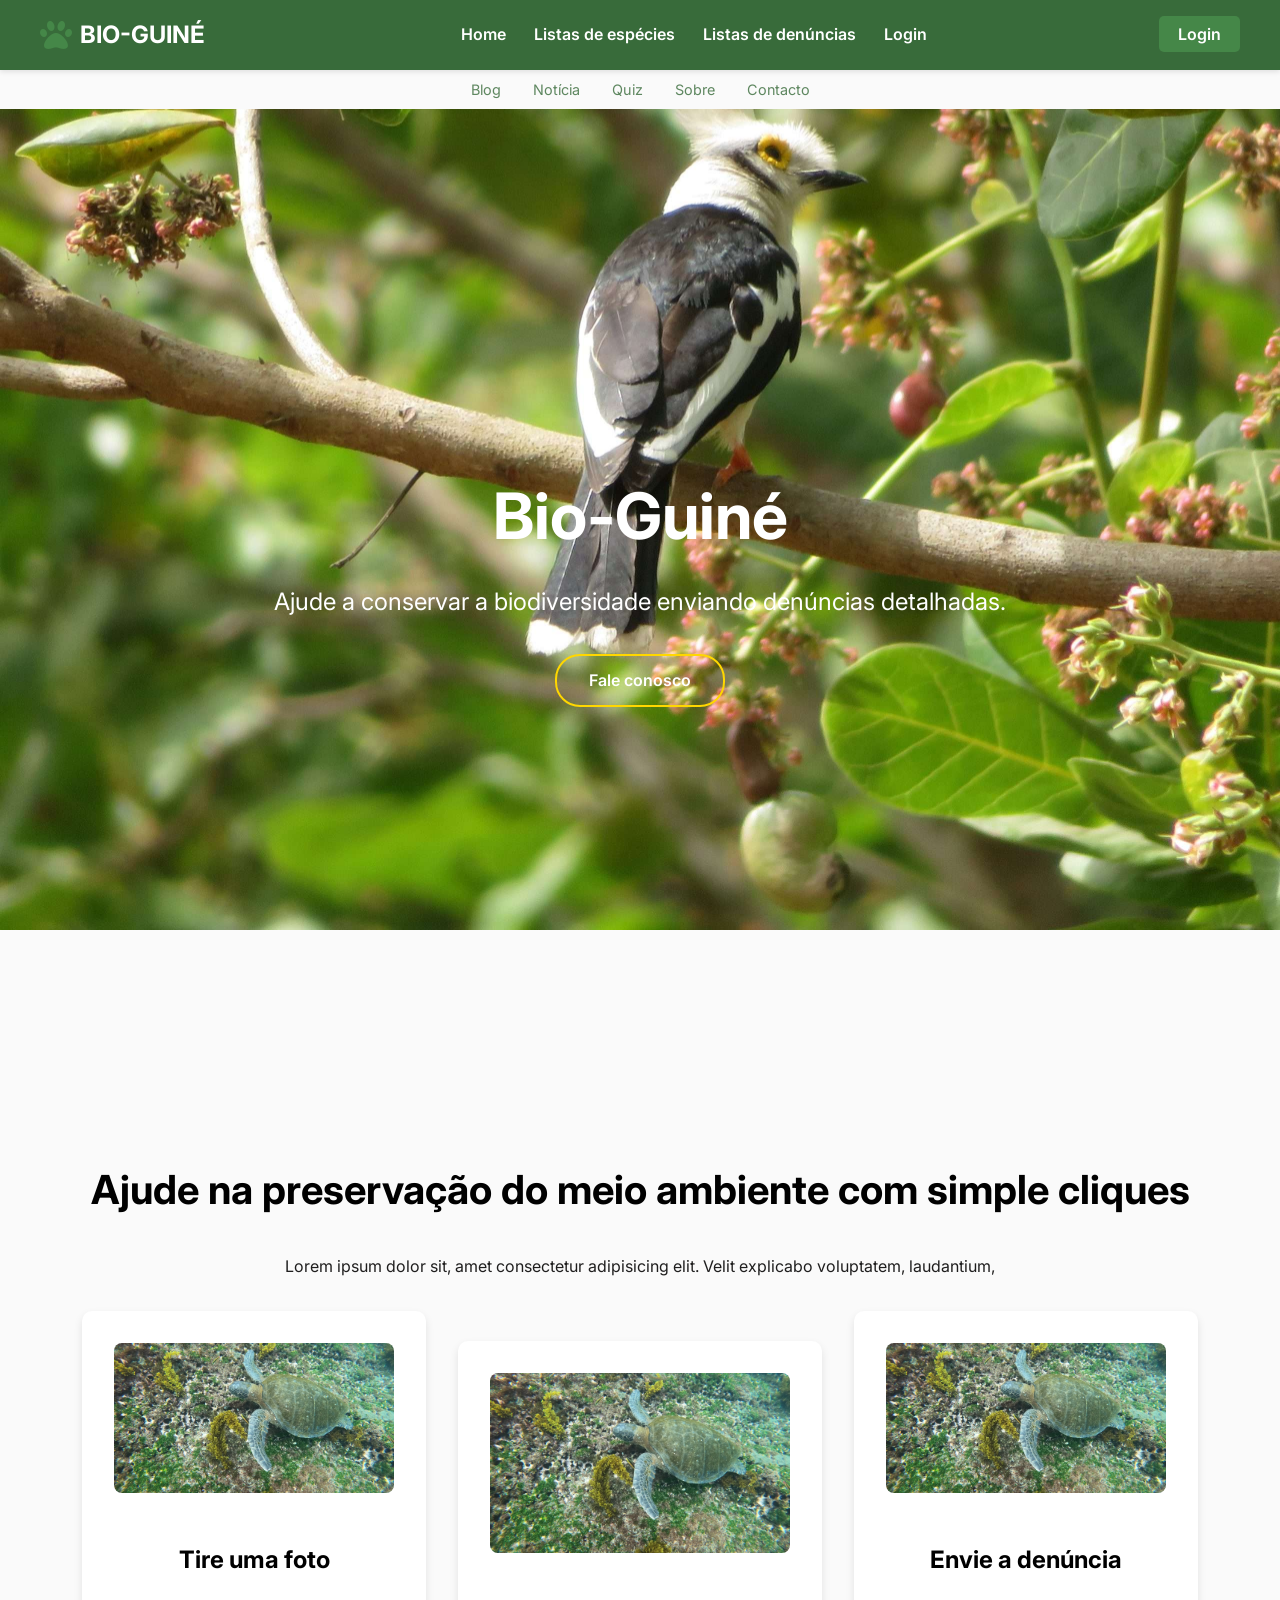
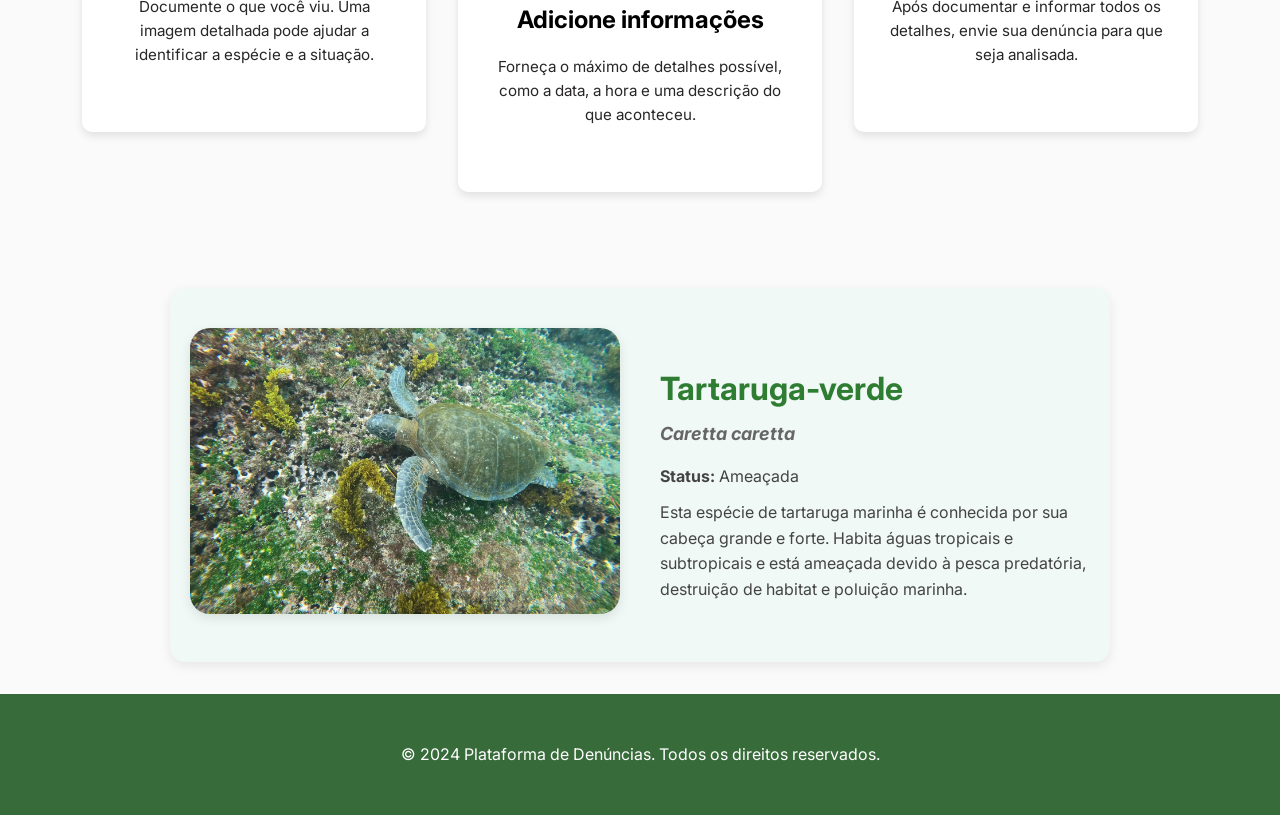
==== index.html @ 0e557246 "Primeiro commit do meu projeto front-end Bio-Guiné" ====
<!DOCTYPE html>
<html lang="pt-br">
<head>
    <meta charset="UTF-8">
    <meta name="viewport" content="width=device-width, initial-scale=1.0">
    <title>Plataforma de Denúncias - Modelo</title>
    <!-- Fontes e Ícones -->
    <link rel="stylesheet" href="https://cdnjs.cloudflare.com/ajax/libs/font-awesome/6.0.0-beta3/css/all.min.css">
    <link rel="preconnect" href="https://fonts.googleapis.com">
    <link rel="preconnect" href="https://fonts.gstatic.com" crossorigin>
    <link href="https://fonts.googleapis.com/css2?family=Inter:wght@300;400;600;700&display=swap" rel="stylesheet">
   
    <link rel="stylesheet" href="assets/css/index.css">
</head>
<body>

    <!-- Barra de Navegação Principal -->
    <header class="main-nav">
        <div class="container flex-container">
            <div class="logo">
                <i class="fas fa-paw"></i>
                <span>BIO-GUINÉ</span>
            </div>
            <nav class="main-nav-links">
                <a href="index.html">Home</a>
                <a href="cadastro.html">Listas de espécies</a>
                <a href="denuncia.html">Listas de denúncias</a>
                <a href="login.html">Login</a>
            </nav>
            <div id="nav-buttons-container" class="nav-buttons">
                <!-- Conteúdo dinâmico inserido pelo script -->
            </div>
        </div>
    </header>

    <!-- Barra de Utilitários (Topo) -->
    <div class="top-bar">
        <div class="container top-bar-links">
            <a href="#">Blog</a>
            <a href="#">Notícia</a>
            <a href="#">Quiz</a>
            <a href="#">Sobre</a>
            <a href="#">Contacto</a>
        </div>
    </div>
    
    <!-- Conteúdo Principal -->
    <main>
        <!-- Seção Hero (Banner) -->
        <section class="hero-denuncia">
            <div class="hero-denuncia-content">
                <h1>Bio-Guiné</h1>
                <p>Ajude a conservar a biodiversidade enviando denúncias detalhadas.</p>
                <a class="fale" href="#">Fale conosco</a>
            </div>
        </section>
        <br><br>

        <!-- Seção de Missão -->
        <section id="missao" class="content-section">
            <div class="container">
                <h1>Ajude na preservação do meio ambiente com simple cliques</h1>
                <p>Lorem ipsum dolor sit, amet consectetur adipisicing elit. Velit explicabo voluptatem, laudantium,</p>
                <div class="mission-cards">
                    <div class="mission-card">
                        <img src="assets/img/Tartaruga-verde.jpeg" alt="">
                        <h3>Tire uma foto</h3>
                        <p>Documente o que você viu. Uma imagem detalhada pode ajudar a identificar a espécie e a situação.</p>
                    </div>
                    <div class="mission-card middle-carde">
                        <img src="assets/img/Tartaruga-verde.jpeg" alt="">
                        <h3>Adicione informações</h3>
                        <p>Forneça o máximo de detalhes possível, como a data, a hora e uma descrição do que aconteceu.</p>
                    </div>
                    <div class="mission-card middle-carder">
                        <img src="assets/img/Tartaruga-verde.jpeg" alt="">
                        <h3>Envie a denúncia</h3>
                        <p>Após documentar e informar todos os detalhes, envie sua denúncia para que seja analisada.</p>
                    </div>
                </div>
            </div>
        </section>

        <!-- Texto Flutuante -->
<section class="destaque-especie">
  <div class="imagem-especie">
    <img src="assets/img/Tartaruga-verde.jpeg" alt="Tartaruga-cabeçuda">
  </div>
  <div class="info-especie">
    <h2>Tartaruga-verde</h2>
    <h4><em>Caretta caretta</em></h4>
    <p><strong>Status:</strong> Ameaçada</p>
    <p>
      Esta espécie de tartaruga marinha é conhecida por sua cabeça grande e forte. Habita águas tropicais e subtropicais e está ameaçada devido à pesca predatória, destruição de habitat e poluição marinha.
    </p>
   
  </div>
</section>



    </main>

    <!-- Rodapé -->
    <footer class="footer">
        <div class="container">
            <p>&copy; 2024 Plataforma de Denúncias. Todos os direitos reservados.</p>
        </div>
    </footer>

    <script src="assets/page/index.js"></script>
</body>
</html>
---- assets/css/index.css ----
/* Variáveis de cores */
:root {
    --cor-verde-escuro: #386b3a;
    --cor-verde-musgo: #458748;
    --cor-marrom-terra: #45874869;
    --cor-bege-claro: #fafafa;
    --cor-branco: #FFFFFF;
    --cor-cinza-claro: #f4f4f4;
}

/* Estilos Globais */
body {
    font-family: 'Inter', sans-serif;
    margin: 0;
    padding: 0;
    box-sizing: border-box;
    background-color: var(--cor-bege-claro);
    color: var(--cor-verde-escuro);
    line-height: 1.6;
}

.container {
    max-width: 1200px;
    margin: 0 auto;
    padding: 0 1rem;
}

.flex-container {
    display: flex;
    align-items: center;
    justify-content: space-between;
}

/* Barra de Utilitários (Topo) */
.top-bar {
    background-color: transparent;
    color: var(--cor-verde-escuro);
    padding: 0.5rem 0;
    font-size: 0.9rem;
    display: flex;
    justify-content: center;
}

.top-bar .container {
    display: flex;
    justify-content: center;
}

.top-bar-links a {
    color: var(--cor-verde-escuro);
    text-decoration: none;
    margin: 0 1rem;
    opacity: 0.8;
    transition: opacity 0.3s ease;
}

.top-bar-links a:hover {
    opacity: 1;
    text-decoration: underline;
}

/* Barra de Navegação Principal */
.main-nav {
    background-color: var(--cor-verde-escuro);
    color: var(--cor-branco);
    padding: 1rem 0;
    box-shadow: 0 2px 5px rgba(0,0,0,0.1);
}

.main-nav .logo {
    display: flex;
    align-items: center;
    font-size: 1.5rem;
    font-weight: 700;
}

.main-nav .logo i {
    color: var(--cor-verde-musgo);
    font-size: 2rem;
    margin-right: 0.5rem;
}

.main-nav .logo span {
    color: var(--cor-branco);
}

.main-nav-links a {
    color: var(--cor-branco);
    text-decoration: none;
    margin-left: 1.5rem;
    font-weight: 600;
    transition: color 0.3s ease;
}

.main-nav-links a:hover {
    color: var(--cor-bege-claro);
}

/* Botões e info do usuário */
.nav-buttons .btn,
.nav-buttons .user-info {
    background-color: var(--cor-verde-musgo);
    border-color: var(--cor-verde-musgo);
    color: var(--cor-branco);
    padding: 0.5rem 1.2rem;
    border-radius: 5px;
    font-weight: 600;
    text-decoration: none;
    transition: background-color 0.3s;
}

.nav-buttons .btn:hover {
    background-color: #3f7b42;
}

.nav-buttons .user-info {
    background-color: transparent;
    border: 2px solid var(--cor-bege-claro);
    color: var(--cor-bege-claro);
    padding: 0.5rem 1rem;
    font-size: 0.9rem;
    white-space: nowrap;
}

/* Hero Denúncia */
.hero-denuncia {
    position: relative;
    height: 100vh;
    color: var(--cor-branco);
    display: flex;
    justify-content: center;
    align-items: center;
    text-align: center;
    background-image: url('../img/Poupinha-Prionops-plumatus-scaled.jpg'); /* substitua pelo caminho da imagem */
    background-size: cover;
    background-position: center;
    background-repeat: no-repeat;
    background-attachment: fixed; /* imagem fixa */
    transition: none;
}

.hero-denuncia-content {
    position: relative;
    z-index: 1;
  
    padding: 2rem;
    border-radius: 10px;
}

.hero-denuncia h1 {
    font-size: clamp(2rem, 5vw, 4rem);
    margin-bottom: 1rem;
}

.hero-denuncia p {
    font-size: clamp(1rem, 2vw, 1.5rem);
    max-width: 800px;
    margin: 0 auto 2rem;
}

/* Botão "Fale conosco" */
/* Botão "Fale conosco" flutuante */
.fale {
    display: inline-block;
    padding: 0.75rem 2rem;
    color: #FFFFFF; /* texto branco */
    border: 2px solid #FFD700; /* borda amarela */
    border-radius: 25px; /* linhas arredondadas */
    background-color: transparent; /* fundo transparente */
    text-decoration: none;
    font-weight: 600;
    transition: all 0.3s ease;
    cursor: pointer;

    /* Animação de flutuação */
    animation: flutuar 3s ease-in-out infinite;
}

.fale:hover {
    background-color: #FFD700; /* fundo amarelo no hover */
    color: #000000; /* texto preto no hover */
    transform: translateY(-5px); /* sobe levemente ao passar o mouse */
}

/* Keyframes para animação de flutuação */
@keyframes flutuar {
    0%   { transform: translateY(0px); }
    50%  { transform: translateY(-10px); }
    100% { transform: translateY(0px); }
}

/* Conteúdo de Missão */
.content-section {
    padding: 4rem 1rem;
    text-align: center;
}

.content-section h1 {
    font-size: 2.5rem;
    color: black;
    margin-bottom: 2rem;
}
.content-section p {
    
    color: rgb(31, 30, 30);
    margin-bottom: 2rem;
}


/* Cards de Missão */
.mission-cards {
    display: flex;
    justify-content: center;
    align-items: flex-start;
    gap: 2rem;
    flex-wrap: wrap;
}

.mission-card {
    background-color: var(--cor-branco);
    padding: 2rem;
    border-radius: 10px;
    box-shadow: 0 4px 8px rgba(0,0,0,0.1);
    max-width: 280px; /* Tamanho padrão para primeiro e último */
    transition: transform 0.3s ease;
}

.mission-card img {
    width: 100%;
    height: 100;
    border-radius: 8px;
    margin-bottom: 1rem;
}

.mission-card h3 {
    color: black;
    font-size: 1.5rem;
    margin-bottom: 0.5rem;
}

.mission-card p {
    color: #282626;
    font-size: 0.95rem;
}

/* Cartão do meio ligeiramente diferente */
.middle-carde {
    max-width: 300px; /* um pouco maior que os outros */
    margin-top: 30px; /* desce o cartão do meio */
}

.middle-carde img {
    height: 180px; /* imagem do meio maior ou menor que os outros */
    object-fit: cover;
}

/* Primeiro e último cartão com tamanho padrão de imagem */
.mission-card:first-child img,
.mission-card:last-child img {
    height: 150px;
    object-fit: cover;
}

/* Responsividade */
@media (max-width: 768px) {
    .mission-cards {
        flex-direction: column;
        align-items: center;
    }
    .middle-carde {
        margin-top: 0;
        max-width: 90%;
    }
}

/* Texto Flutuante */
.texto-flutuante {
    text-align: center;
    background-color: rgba(0,0,0,0.6); /* fundo escuro semi-transparente */
    color: #fff;
    padding: 1rem 2rem;
    border-radius: 12px;
    margin: 2rem auto;
    max-width: 800px;
    animation: flutuar 4s ease-in-out infinite alternate;
}

@keyframes flutuar {
    0% { transform: translateY(0px); }
    50% { transform: translateY(-15px); } /* sobe */
    100% { transform: translateY(0px); }  /* volta */
}

/* Destaque espécie menor e compacto */
.destaque-especie {
    display: flex;
    align-items: center;
    gap: 1rem;
    padding: 1rem 1.5rem;
    background-color: #f7f7f7;
    border-radius: 10px;
    box-shadow: 0 4px 10px rgba(15, 13, 13, 0.4);
    margin: 2rem auto;
    max-width: 900px;
}
.destaque-especie img {
    width: 250px; /* tamanho reduzido da imagem */
    border-radius: 10px;
}
.info-especie h2 {
    margin-bottom: 0.5rem;
}
.info-especie h4 {
    margin-bottom: 1rem;
    font-style: italic;
}
.info-especie p {
    margin-bottom: 0.5rem;
}

/* DESTAQUE DE ESPÉCIE COM FLUTUAÇÃO */
.destaque-especie {
  display: flex;
  flex-wrap: wrap;
  align-items: center;
  justify-content: center;
  gap: 40px;
  padding: 40px 20px;
  background-color: #f0f9f5;
  border-radius: 15px;
  box-shadow: 0 4px 12px rgba(0,0,0,0.08);

  /* Animação de flutuação */
  animation: flutuar 6s ease-in-out infinite;
}

@keyframes flutuar {
  0%   { transform: translateY(0px); }
  50%  { transform: translateY(-15px); }
  100% { transform: translateY(0px); }
}

/* Imagem da espécie */
.imagem-especie {
  flex: 1 1 400px;
  text-align: center;
}
.imagem-especie img {
  width: 100%;
  max-width: 500px;
  border-radius: 20px;
  box-shadow: 0 4px 12px rgba(0,0,0,0.1);
  object-fit: cover;
}

/* Informação da espécie */
.info-especie {
  flex: 1 1 400px;
  max-width: 600px;
}
.info-especie h2 {
  margin-bottom: 5px;
  font-size: 32px;
  color: #2e7d32;
}
.info-especie h4 {
  margin-top: 0;
  font-size: 18px;
  color: #666;
  font-style: italic;
}
.info-especie p {
  margin: 10px 0;
  line-height: 1.6;
  color: #444;
}
.info-especie button {
  margin-top: 15px;
  background: #2e7d32;
  color: white;
  border: none;
  padding: 10px 25px;
  border-radius: 25px;
  cursor: pointer;
  font-size: 16px;
}

/* Layout mobile */
@media (max-width: 768px) {
  .destaque-especie {
    flex-direction: column;
    padding: 30px 15px;
  }
  .imagem-especie, .info-especie {
    flex: 1 1 100%;
    max-width: 100%;
  }
  .info-especie h2 {
    font-size: 28px;
  }
  .info-especie h4 {
    font-size: 16px;
  }
}



/* Rodapé */
.footer {
    background-color: var(--cor-verde-escuro);
    color: var(--cor-branco);
    padding: 2rem 1rem;
    text-align: center;
}

/* Responsividade */
@media (max-width: 768px) {
    .main-nav-links {
        display: none;
    }

    .mission-cards {
        flex-direction: column;
        align-items: center;
    }
}
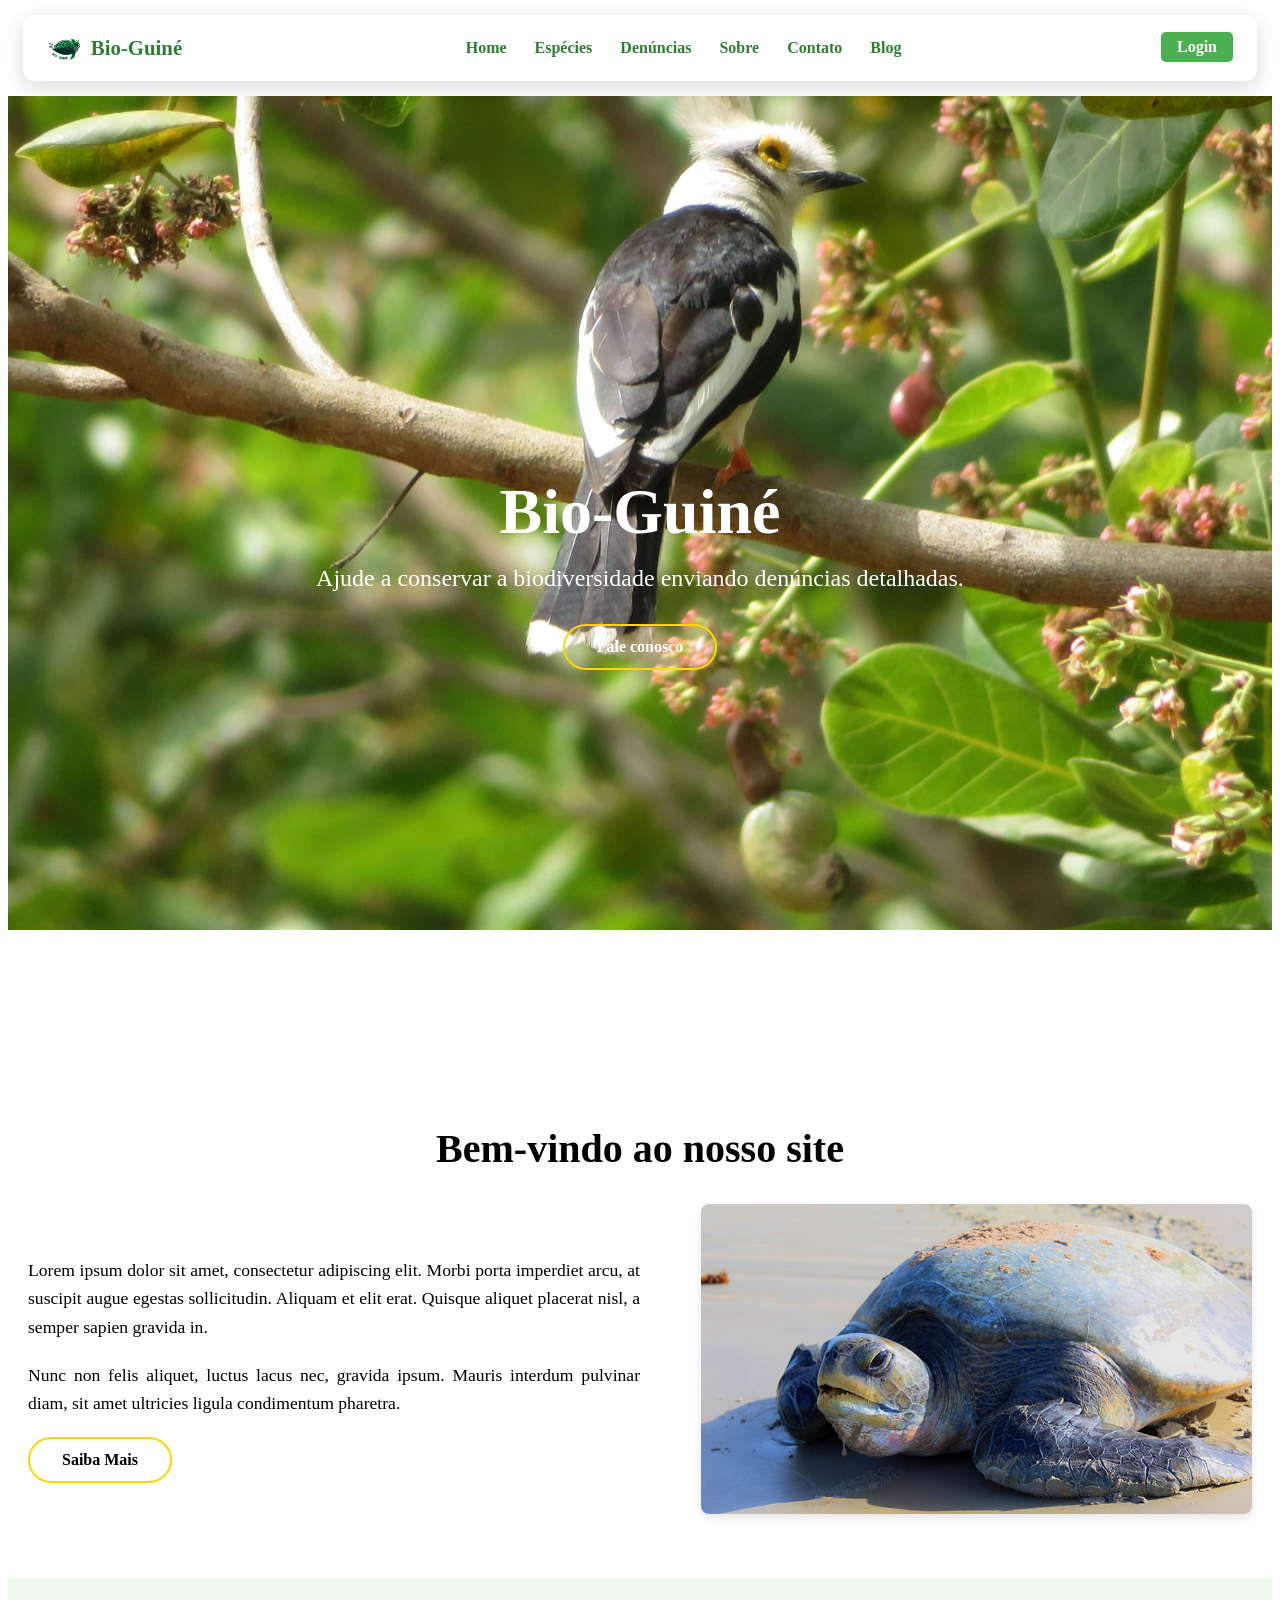
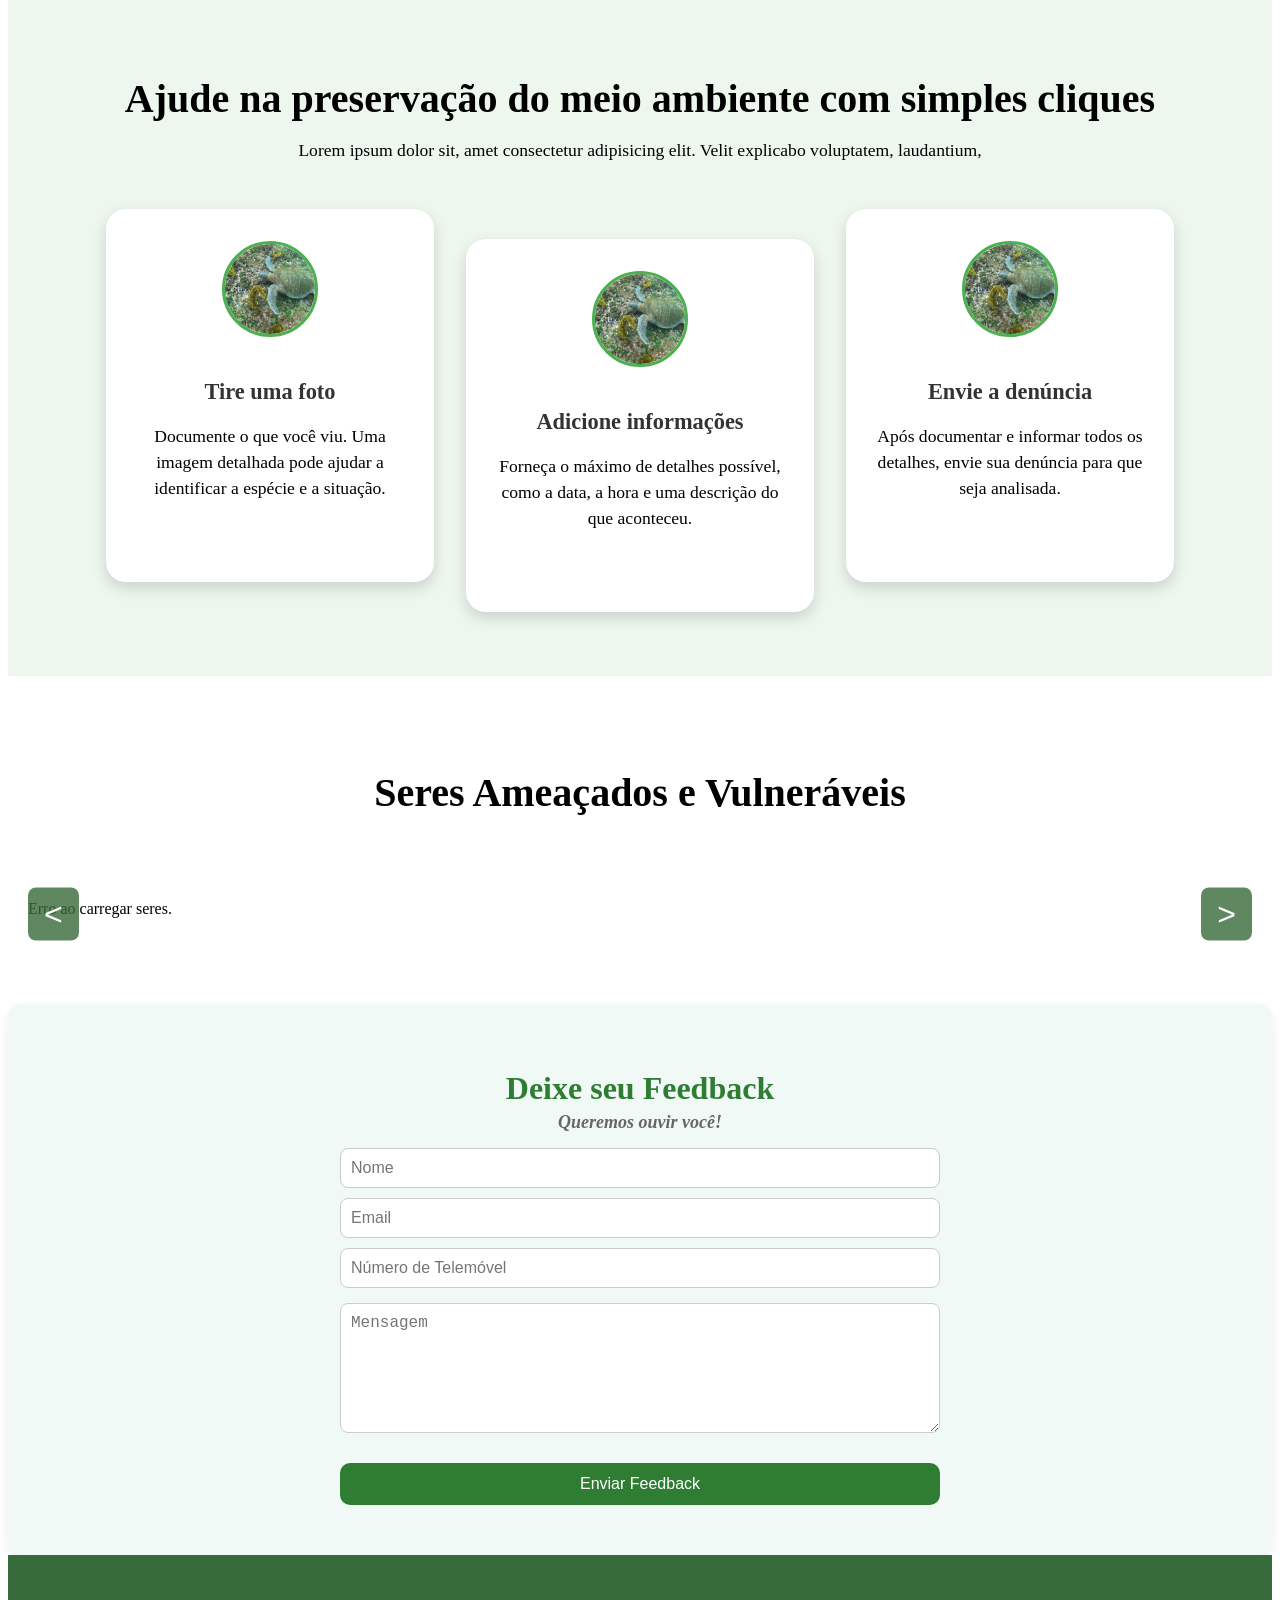
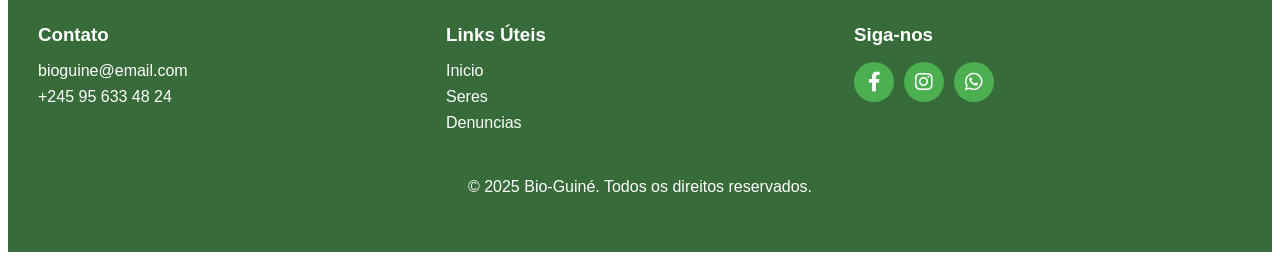
==== commit f6749855: "atualização 2.0 front" ====
--- a/index.html
+++ b/index.html
@@ -1,49 +1,58 @@
 <!DOCTYPE html>
 <html lang="pt-br">
 <head>
-    <meta charset="UTF-8">
-    <meta name="viewport" content="width=device-width, initial-scale=1.0">
-    <title>Plataforma de Denúncias - Modelo</title>
-    <!-- Fontes e Ícones -->
-    <link rel="stylesheet" href="https://cdnjs.cloudflare.com/ajax/libs/font-awesome/6.0.0-beta3/css/all.min.css">
-    <link rel="preconnect" href="https://fonts.googleapis.com">
-    <link rel="preconnect" href="https://fonts.gstatic.com" crossorigin>
-    <link href="https://fonts.googleapis.com/css2?family=Inter:wght@300;400;600;700&display=swap" rel="stylesheet">
-   
-    <link rel="stylesheet" href="assets/css/index.css">
+<meta charset="UTF-8">
+<meta name="viewport" content="width=device-width, initial-scale=1.0">
+<title>Plataforma de Denúncias - Modelo</title>
+<link rel="stylesheet" href="https://cdnjs.cloudflare.com/ajax/libs/font-awesome/6.0.0-beta3/css/all.min.css">
+<link href="https://fonts.googleapis.com/css2?family=Inter:wght@300;400;600;700&display=swap" rel="stylesheet">
+<link rel="stylesheet" href="assets/css/index.css">
+
 </head>
 <body>
 
-    <!-- Barra de Navegação Principal -->
-    <header class="main-nav">
-        <div class="container flex-container">
-            <div class="logo">
-                <i class="fas fa-paw"></i>
-                <span>BIO-GUINÉ</span>
-            </div>
-            <nav class="main-nav-links">
-                <a href="index.html">Home</a>
-                <a href="cadastro.html">Listas de espécies</a>
-                <a href="denuncia.html">Listas de denúncias</a>
-                <a href="login.html">Login</a>
-            </nav>
-            <div id="nav-buttons-container" class="nav-buttons">
-                <!-- Conteúdo dinâmico inserido pelo script -->
-            </div>
-        </div>
-    </header>
-
-    <!-- Barra de Utilitários (Topo) -->
-    <div class="top-bar">
-        <div class="container top-bar-links">
-            <a href="#">Blog</a>
-            <a href="#">Notícia</a>
-            <a href="#">Quiz</a>
-            <a href="#">Sobre</a>
-            <a href="#">Contacto</a>
-        </div>
-    </div>
+<!-- Overlay -->
+<div id="overlay" class="overlay"></div>
+
+<header class="main-nav">
+  <div class="container flex-container">
+    <button class="hamburger" id="hamburger"><i class="fas fa-bars"></i></button>
+    <a href="index.html" class="logo">
+      <img src="assets/img/logo/Logo-Bio.jpg1-removebg-preview.png" alt="Logo Bio">
+      <span>Bio-Guiné</span>
+    </a>
+    <nav class="main-nav-links" id="nav-links">
+      <a href="index.html">Home</a>
+      <a href="cadastro.html">Espécies</a>
+      <a href="denuncia.html">Denúncias</a>
+      <a href="sobre.html">Sobre</a>
+      <a href="contacto.html">Contato</a>
+       <a href="https://observalinguaportuguesa.org/a-guine-bissau-acolhe-cinco-das-sete-especies-de-tartarugas-marinhas-que-existem-no-mundo/#">Blog</a>
     
+    </nav>
+    <div id="nav-buttons-container" class="nav-buttons"></div>
+  </div>
+</header>
+
+<!-- Sidebar móvel -->
+<aside id="sidebar" class="sidebar" aria-hidden="true">
+  <nav>
+    <a href="index.html" onclick="closeSidebar()">Home</a>
+    <a href="cadastro.html" onclick="closeSidebar()">Espécies</a>
+    <a href="denuncia.html" onclick="closeSidebar()">Denúncias</a>
+    <a href="sobre.html" onclick="closeSidebar()">Sobre</a>
+    <a href="contacto.html" onclick="closeSidebar()">Contato</a>
+    
+    <div id="nav-buttons-container-mobile" style="padding:10px;"></div>
+  </nav>
+</aside>
+
+<main>
+
+
+
+
+
     <!-- Conteúdo Principal -->
     <main>
         <!-- Seção Hero (Banner) -->
@@ -51,15 +60,35 @@
             <div class="hero-denuncia-content">
                 <h1>Bio-Guiné</h1>
                 <p>Ajude a conservar a biodiversidade enviando denúncias detalhadas.</p>
-                <a class="fale" href="#">Fale conosco</a>
+                <a class="fale" href="contacto.html">Fale conosco</a>
             </div>
         </section>
         <br><br>
 
+
+        <section id="sobre-nos" class="content-section">
+  <h1>Bem-vindo ao nosso site</h1>
+  <div class="sobre-nos-wrapper">
+    <div class="sobre-nos-texto">
+      <p>
+        Lorem ipsum dolor sit amet, consectetur adipiscing elit. Morbi porta imperdiet arcu, at suscipit augue egestas sollicitudin. Aliquam et elit erat. Quisque aliquet placerat nisl, a semper sapien gravida in.
+      </p>
+      <p>
+        Nunc non felis aliquet, luctus lacus nec, gravida ipsum. Mauris interdum pulvinar diam, sit amet ultricies ligula condimentum pharetra.
+      </p>
+   <a class="fale" id="mais"  href="sobre.html">Saiba Mais</a>
+    </div>
+    <div class="sobre-nos-imagem">
+      <img src="assets/img/gw-guinea-bissaus-green-development-takes-root-starting-with-biodiversity-conservation-homepage-780x439 (1) - Cópia.jpg" alt="Sobre nós">
+    </div>
+  </div>
+</section>
+
+
         <!-- Seção de Missão -->
         <section id="missao" class="content-section">
             <div class="container">
-                <h1>Ajude na preservação do meio ambiente com simple cliques</h1>
+                <h1>Ajude na preservação do meio ambiente com simples cliques</h1>
                 <p>Lorem ipsum dolor sit, amet consectetur adipisicing elit. Velit explicabo voluptatem, laudantium,</p>
                 <div class="mission-cards">
                     <div class="mission-card">
@@ -81,33 +110,99 @@
             </div>
         </section>
 
-        <!-- Texto Flutuante -->
+            <!-- Seção de Carrocel -->
+      <!-- CARROSSEL DE SERES -->
+<section id="carrossel-seres" class="content-section">
+  <h1>Seres Ameaçados e Vulneráveis</h1>
+  <br><br>
+  <div class="carousel-wrapper">
+    <button class="carousel-btn prev">&lt;</button>
+    <div class="carousel-track" id="carouselEspecies">
+      <!-- Cards serão adicionados via JS -->
+    </div>
+    <button class="carousel-btn next">&gt;</button>
+  </div>
+</section>
+
+
+
+
+
+<!-- Formulário de Feedback -->
 <section class="destaque-especie">
-  <div class="imagem-especie">
-    <img src="assets/img/Tartaruga-verde.jpeg" alt="Tartaruga-cabeçuda">
-  </div>
-  <div class="info-especie">
-    <h2>Tartaruga-verde</h2>
-    <h4><em>Caretta caretta</em></h4>
-    <p><strong>Status:</strong> Ameaçada</p>
-    <p>
-      Esta espécie de tartaruga marinha é conhecida por sua cabeça grande e forte. Habita águas tropicais e subtropicais e está ameaçada devido à pesca predatória, destruição de habitat e poluição marinha.
-    </p>
-   
-  </div>
+    <div class="info-especie">
+        <h2>Deixe seu Feedback</h2>
+        <h4><em>Queremos ouvir você!</em></h4>
+
+        <!-- Formulário Web3Forms -->
+        <form action="https://api.web3forms.com/submit" method="POST">
+            <!-- Chave de acesso Web3Forms -->
+            <input type="hidden" name="access_key" value="b8a05d47-8f3d-4c1d-8ac3-6b8f9a377919">
+
+            <!-- Inputs do formulário -->
+            <div class="form-row">
+                <input type="text" name="name" placeholder="Nome" required>
+                 <input type="email" name="email" placeholder="Email"  required>
+                <input type="tel" name="telefone" placeholder="Número de Telemóvel" required>
+            </div>
+            <textarea name="message" placeholder="Mensagem" rows="6" required></textarea>
+
+            <!-- Honeypot para evitar spam -->
+            <input type="checkbox" name="botcheck" style="display:none;">
+
+            <!-- Página de redirecionamento após envio (opcional) -->
+            <input type="hidden" name="_next" value="https://seudominio.co/thanks.html">
+
+            <!-- Botão de envio -->
+            <button type="submit">Enviar Feedback</button>
+        </form>
+
+        <p id="formStatus" style="margin-top:10px;"></p>
+    </div>
 </section>
 
 
 
-    </main>
-
-    <!-- Rodapé -->
-    <footer class="footer">
-        <div class="container">
-            <p>&copy; 2024 Plataforma de Denúncias. Todos os direitos reservados.</p>
-        </div>
-    </footer>
-
-    <script src="assets/page/index.js"></script>
+
+<footer class="footer">
+  <div class="footer-content">
+    <div class="footer-section">
+      <h3>Contato</h3>
+      <ul>
+        <li><a href="mailto:exemplo@email.com">bioguine@email.com</a></li>
+        <li><a href="tel:+123456789">+245 95 633 48 24</a></li>
+      </ul>
+    </div>
+    <div class="footer-section">
+      <h3>Links Úteis</h3>
+      <ul>
+        <li><a href="index.html">Inicio</a></li>
+        <li><a href="cadastro.html">Seres</a></li>
+        <li><a href="denuncia.html">Denuncias</a></li>
+      </ul>
+    </div>
+    
+    <div class="footer-section">
+      <h3>Siga-nos</h3>
+     <ul class="social-icons">
+  <li><a href="#"><i class="fab fa-facebook-f"></i></a></li>
+  <li><a href="#"><i class="fab fa-instagram"></i></a></li>
+  <li><a href="https://wa.me/956334824" target="_blank"><i class="fab fa-whatsapp"></i></a></li>
+</ul>
+
+
+    </div>
+  </div>
+  <div class="footer-bottom">
+    <p>&copy; 2025 Bio-Guiné. Todos os direitos reservados.</p>
+  </div>
+</footer>
+
+
+      <script src="assets/page/usuariospage.js"></script>
+
+
+<script src="assets/page/index.js"></script>
+
 </body>
-</html>
+</html>
--- a/assets/css/index.css
+++ b/assets/css/index.css
@@ -1,91 +1,52 @@
-/* Variáveis de cores */
+/* =========================
+   Variáveis de cores
+========================= */
 :root {
-    --cor-verde-escuro: #386b3a;
-    --cor-verde-musgo: #458748;
-    --cor-marrom-terra: #45874869;
-    --cor-bege-claro: #fafafa;
-    --cor-branco: #FFFFFF;
+    --cor-verde-escuro: #2e7d32;
+    --cor-verde-musgo: #4caf50;
+    --cor-branco: #ffffff;
     --cor-cinza-claro: #f4f4f4;
 }
 
-/* Estilos Globais */
-body {
-    font-family: 'Inter', sans-serif;
-    margin: 0;
-    padding: 0;
-    box-sizing: border-box;
-    background-color: var(--cor-bege-claro);
-    color: var(--cor-verde-escuro);
-    line-height: 1.6;
-}
-
-.container {
-    max-width: 1200px;
-    margin: 0 auto;
-    padding: 0 1rem;
+/* =========================
+   Navbar
+========================= */
+.main-nav {
+    background-color: var(--cor-branco);
+    padding: 0.8rem 1.5rem;
+    box-shadow: 0 6px 20px rgba(0,0,0,0.15);
+    border-radius: 12px;
+    margin: 15px;
+    position: sticky;
+    top: 0;
+    z-index: 1000;
 }
 
 .flex-container {
     display: flex;
     align-items: center;
     justify-content: space-between;
-}
-
-/* Barra de Utilitários (Topo) */
-.top-bar {
-    background-color: transparent;
-    color: var(--cor-verde-escuro);
-    padding: 0.5rem 0;
-    font-size: 0.9rem;
-    display: flex;
-    justify-content: center;
-}
-
-.top-bar .container {
-    display: flex;
-    justify-content: center;
-}
-
-.top-bar-links a {
-    color: var(--cor-verde-escuro);
-    text-decoration: none;
-    margin: 0 1rem;
-    opacity: 0.8;
-    transition: opacity 0.3s ease;
-}
-
-.top-bar-links a:hover {
-    opacity: 1;
-    text-decoration: underline;
-}
-
-/* Barra de Navegação Principal */
-.main-nav {
-    background-color: var(--cor-verde-escuro);
-    color: var(--cor-branco);
-    padding: 1rem 0;
-    box-shadow: 0 2px 5px rgba(0,0,0,0.1);
-}
-
-.main-nav .logo {
+    gap: 20px;
+}
+
+.logo {
     display: flex;
     align-items: center;
-    font-size: 1.5rem;
+    gap: 8px;
     font-weight: 700;
-}
-
-.main-nav .logo i {
-    color: var(--cor-verde-musgo);
-    font-size: 2rem;
-    margin-right: 0.5rem;
-}
-
-.main-nav .logo span {
-    color: var(--cor-branco);
+    font-size: 1.3rem;
+    text-decoration: none;
+    color: var(--cor-verde-escuro);
+}
+
+.logo img {
+    height: 40px;
+    width: auto;
+    border-radius: 5px;
 }
 
 .main-nav-links a {
-    color: var(--cor-branco);
+    color: var(--cor-verde-escuro);
     text-decoration: none;
     margin-left: 1.5rem;
     font-weight: 600;
@@ -93,16 +54,13 @@
 }
 
 .main-nav-links a:hover {
-    color: var(--cor-bege-claro);
-}
-
-/* Botões e info do usuário */
-.nav-buttons .btn,
-.nav-buttons .user-info {
+    color: var(--cor-verde-musgo);
+}
+
+.nav-buttons .btn {
     background-color: var(--cor-verde-musgo);
-    border-color: var(--cor-verde-musgo);
     color: var(--cor-branco);
-    padding: 0.5rem 1.2rem;
+    padding: 0.4rem 1rem;
     border-radius: 5px;
     font-weight: 600;
     text-decoration: none;
@@ -110,19 +68,61 @@
 }
 
 .nav-buttons .btn:hover {
-    background-color: #3f7b42;
-}
-
-.nav-buttons .user-info {
-    background-color: transparent;
-    border: 2px solid var(--cor-bege-claro);
-    color: var(--cor-bege-claro);
-    padding: 0.5rem 1rem;
-    font-size: 0.9rem;
-    white-space: nowrap;
-}
-
-/* Hero Denúncia */
+    background-color: #386b3a;
+}
+
+/* =========================
+   Hamburger
+========================= */
+.hamburger {
+    display: none;
+    flex-direction: column;
+    gap: 5px;
+    background: none;
+    border: none;
+    cursor: pointer;
+    z-index: 1100;
+}
+
+.hamburger span {
+    width: 25px;
+    height: 3px;
+    background-color: var(--cor-verde-escuro);
+    border-radius: 2px;
+    transition: all 0.3s;
+}
+
+/* =========================
+   Responsividade Navbar
+========================= */
+@media (max-width: 768px) {
+    .hamburger { display: flex; }
+    .logo { order: 2; }
+
+    .main-nav-links {
+        position: fixed;
+        top: 0;
+        left: -250px;
+        height: 100vh;
+        width: 200px;
+        padding: 60px 20px;
+        flex-direction: column;
+        gap: 15px;
+        background-color: var(--cor-branco);
+        box-shadow: 3px 0 15px rgba(0,0,0,0.2);
+        transition: left 0.3s ease;
+        z-index: 999;
+    }
+
+    .main-nav-links.active { left: 0; }
+    .nav-buttons { display: none; }
+
+    .mission-cards { flex-direction: column; align-items: center; }
+}
+
+/* =========================
+   Hero Denúncia
+========================= */
 .hero-denuncia {
     position: relative;
     height: 100vh;
@@ -131,18 +131,16 @@
     justify-content: center;
     align-items: center;
     text-align: center;
-    background-image: url('../img/Poupinha-Prionops-plumatus-scaled.jpg'); /* substitua pelo caminho da imagem */
+    background-image: url('../img/Poupinha-Prionops-plumatus-scaled.jpg');
     background-size: cover;
     background-position: center;
     background-repeat: no-repeat;
-    background-attachment: fixed; /* imagem fixa */
-    transition: none;
+    background-attachment: fixed;
 }
 
 .hero-denuncia-content {
     position: relative;
     z-index: 1;
-  
     padding: 2rem;
     border-radius: 10px;
 }
@@ -158,56 +156,59 @@
     margin: 0 auto 2rem;
 }
 
-/* Botão "Fale conosco" */
-/* Botão "Fale conosco" flutuante */
+/* Botão Fale Conosco */
 .fale {
     display: inline-block;
     padding: 0.75rem 2rem;
-    color: #FFFFFF; /* texto branco */
-    border: 2px solid #FFD700; /* borda amarela */
-    border-radius: 25px; /* linhas arredondadas */
-    background-color: transparent; /* fundo transparente */
+    color: #FFFFFF;
+    border: 2px solid #FFD700;
+    border-radius: 25px;
+    background-color: transparent;
     text-decoration: none;
     font-weight: 600;
+    cursor: pointer;
     transition: all 0.3s ease;
-    cursor: pointer;
-
-    /* Animação de flutuação */
     animation: flutuar 3s ease-in-out infinite;
 }
 
 .fale:hover {
-    background-color: #FFD700; /* fundo amarelo no hover */
-    color: #000000; /* texto preto no hover */
-    transform: translateY(-5px); /* sobe levemente ao passar o mouse */
-}
-
-/* Keyframes para animação de flutuação */
+    background-color: #FFD700;
+    color: #000;
+    transform: translateY(-5px);
+}
+
 @keyframes flutuar {
-    0%   { transform: translateY(0px); }
-    50%  { transform: translateY(-10px); }
+    0% { transform: translateY(0px); }
+    50% { transform: translateY(-10px); }
     100% { transform: translateY(0px); }
 }
 
-/* Conteúdo de Missão */
-.content-section {
+/* =========================
+   Seções de Conteúdo
+========================= */
+/* =========================
+   Seção Missão
+========================= */
+#missao {
+    background-color: #a0d7a431;
     padding: 4rem 1rem;
+    color: #fff;
     text-align: center;
 }
 
-.content-section h1 {
+#missao h1 {
     font-size: 2.5rem;
-    color: black;
-    margin-bottom: 2rem;
-}
-.content-section p {
-    
-    color: rgb(31, 30, 30);
-    margin-bottom: 2rem;
-}
-
-
-/* Cards de Missão */
+    margin-bottom: 1rem;
+    color: #000000;
+}
+
+#missao p {
+    font-size: 1.1rem;
+    margin-bottom: 3rem;
+    color: #000000;
+}
+
+/* Cards de missão */
 .mission-cards {
     display: flex;
     justify-content: center;
@@ -217,48 +218,77 @@
 }
 
 .mission-card {
-    background-color: var(--cor-branco);
-    padding: 2rem;
-    border-radius: 10px;
-    box-shadow: 0 4px 8px rgba(0,0,0,0.1);
-    max-width: 280px; /* Tamanho padrão para primeiro e último */
-    transition: transform 0.3s ease;
+    background: #fff;
+    padding: 2rem 1.5rem;
+    border-radius: 20px;
+    box-shadow: 0 6px 15px rgba(0,0,0,0.15);
+    max-width: 280px;
+    transition: all 0.3s ease-in-out;
+    cursor: pointer;
+    position: relative;
+    overflow: hidden;
+    text-align: center;
 }
 
 .mission-card img {
+    width: 90px;
+    height: 90px;
+    object-fit: cover;
+    border-radius: 50%;
+    margin-bottom: 1rem;
+    border: 3px solid #4CAF50; /* destaque verde */
+}
+
+.mission-card h3 {
+    font-size: 1.4rem;
+    margin-bottom: 0.8rem;
+    color: #333;
+    transition: color 0.3s;
+}
+
+.mission-card p {
+    font-size: 0.95rem;
+    color: #555;
+    line-height: 1.5;
+    transition: color 0.3s;
+}
+
+/* Card do meio levemente maior */
+.middle-carde {
+    max-width: 300px;
+    margin-top: 30px;
+}
+
+/* ===== Efeitos Hover ===== */
+.mission-card:hover {
+    transform: translateY(-10px);
+    box-shadow: 0 15px 30px rgba(0,0,0,0.2);
+}
+
+.mission-card::before {
+    content: "";
+    position: absolute;
+    top: 0;
+    left: -100%;
     width: 100%;
-    height: 100;
-    border-radius: 8px;
-    margin-bottom: 1rem;
-}
-
-.mission-card h3 {
-    color: black;
-    font-size: 1.5rem;
-    margin-bottom: 0.5rem;
-}
-
-.mission-card p {
-    color: #282626;
-    font-size: 0.95rem;
-}
-
-/* Cartão do meio ligeiramente diferente */
-.middle-carde {
-    max-width: 300px; /* um pouco maior que os outros */
-    margin-top: 30px; /* desce o cartão do meio */
-}
-
-.middle-carde img {
-    height: 180px; /* imagem do meio maior ou menor que os outros */
-    object-fit: cover;
-}
-
-/* Primeiro e último cartão com tamanho padrão de imagem */
-.mission-card:first-child img,
-.mission-card:last-child img {
-    height: 150px;
-    object-fit: cover;
+    height: 100%;
+    background: linear-gradient(120deg,  #4caf4fe4,#3b833f65);
+    transition: all 0.4s ease-in-out;
+    z-index: 0;
+}
+
+.mission-card:hover::before {
+    left: 0;
+}
+
+.mission-card * {
+    position: relative;
+    z-index: 1;
+}
+
+.mission-card:hover h3,
+.mission-card:hover p {
+    color: #fff;
 }
 
 /* Responsividade */
@@ -266,161 +296,594 @@
     .mission-cards {
         flex-direction: column;
         align-items: center;
+        gap: 1.5rem;
     }
-    .middle-carde {
-        margin-top: 0;
-        max-width: 90%;
-    }
-}
-
-/* Texto Flutuante */
-.texto-flutuante {
-    text-align: center;
-    background-color: rgba(0,0,0,0.6); /* fundo escuro semi-transparente */
-    color: #fff;
-    padding: 1rem 2rem;
-    border-radius: 12px;
-    margin: 2rem auto;
-    max-width: 800px;
-    animation: flutuar 4s ease-in-out infinite alternate;
-}
-
-@keyframes flutuar {
-    0% { transform: translateY(0px); }
-    50% { transform: translateY(-15px); } /* sobe */
-    100% { transform: translateY(0px); }  /* volta */
-}
-
-/* Destaque espécie menor e compacto */
+}
+
+
+/* ====== CARROSSEL DE SERES ====== */
+/* ====== CARROSSEL MULTI-ITEM ====== */
+/* Carrossel geral */
+.carousel-wrapper {
+  position: relative;
+  display: flex;
+  align-items: center;
+  overflow: hidden;
+  gap: 1rem;
+}
+
+.carousel-track {
+  display: flex;
+  gap: 1rem;
+  overflow-x: auto;
+  scroll-behavior: smooth;
+  padding-bottom: 10px;
+}
+
+/* Esconde scrollbar no Chrome/Edge/Safari */
+.carousel-track::-webkit-scrollbar {
+  display: none;
+}
+
+/* Esconde scrollbar no Firefox */
+.carousel-track {
+  -ms-overflow-style: none; /* IE 10+ */
+  scrollbar-width: none; /* Firefox */
+}
+
+/* Botões do carrossel */
+.carousel-btn {
+  position: absolute;
+  top: 50%;
+  transform: translateY(-50%);
+  background-color: rgba(56,107,58,0.8);
+  border: none;
+  color: #fff;
+  font-size: 2rem;
+  padding: 0.5rem 1rem;
+  cursor: pointer;
+  z-index: 2;
+  border-radius: 8px;
+  transition: background-color 0.3s;
+}
+
+.carousel-btn:hover {
+  background-color: rgba(56,107,58,1);
+}
+
+.carousel-btn.prev { left: 0; }
+.carousel-btn.next { right: 0; }
+
+/* Cards estilo Pinterest com altura fixa */
+.pinterest-card {
+  flex: 0 0 400px; /* largura fixa */
+  height: 50%;   /* altura fixa */
+ 
+  border-radius: 16px;
+  overflow: hidden;
+  box-shadow: 0 4px 15px rgba(0,0,0,0.15);
+  background-color: #fff;
+  display: flex;
+  flex-direction: column;
+  transition: transform 0.3s, box-shadow 0.3s;
+}
+
+.pinterest-card:hover {
+  transform: translateY(-5px);
+  box-shadow: 0 10px 20px rgba(0,0,0,0.2);
+}
+
+.pinterest-card img {
+  width: 100%;
+  height: 200px; /* altura fixa para imagem */
+  object-fit: cover;
+}
+
+.pinterest-card .card-body {
+  padding: 10px 15px;
+  display: flex;
+  flex-direction: column;
+  flex-grow: 1;
+}
+
+.pinterest-card .card-title {
+  font-size: 1.1rem;
+  font-weight: 600;
+  margin-bottom: 6px;
+}
+
+.pinterest-card p {
+  font-size: 0.9rem;
+  margin-bottom: 4px;
+  flex-grow: 1;
+}
+
+/* Botão Ver Mais estilizado */
+.pinterest-card .btn-ver-mais {
+  background-color: #386b3a;
+  color: #fff;
+  text-align: center;
+  padding: 6px 12px;
+  border-radius: 8px;
+  font-size: 0.9rem;
+  font-weight: 600;
+  text-decoration: none;
+  transition: all 0.3s ease;
+}
+
+.pinterest-card .btn-ver-mais:hover {
+  background-color: #2e5330;
+  color: #fff;
+}
+
+/* =========================
+   Destaque Espécie
+========================= */
 .destaque-especie {
     display: flex;
+    flex-wrap: wrap;
     align-items: center;
-    gap: 1rem;
-    padding: 1rem 1.5rem;
-    background-color: #f7f7f7;
-    border-radius: 10px;
-    box-shadow: 0 4px 10px rgba(15, 13, 13, 0.4);
-    margin: 2rem auto;
-    max-width: 900px;
-}
-.destaque-especie img {
-    width: 250px; /* tamanho reduzido da imagem */
-    border-radius: 10px;
-}
-.info-especie h2 {
-    margin-bottom: 0.5rem;
-}
-.info-especie h4 {
-    margin-bottom: 1rem;
-    font-style: italic;
-}
-.info-especie p {
-    margin-bottom: 0.5rem;
-}
-
-/* DESTAQUE DE ESPÉCIE COM FLUTUAÇÃO */
-.destaque-especie {
+    justify-content: center;
+    gap: 40px;
+    padding: 40px 20px;
+    background-color: #f0f9f5;
+    border-radius: 15px;
+    box-shadow: 0 4px 12px rgba(0,0,0,0.08);
+    animation: flutuar 6s ease-in-out infinite;
+}
+
+.imagem-especie { flex: 1 1 400px; text-align: center; }
+.imagem-especie img { width: 100%; max-width: 500px; border-radius: 20px; box-shadow: 0 4px 12px rgba(0,0,0,0.1); object-fit: cover; }
+
+.info-especie { flex: 1 1 400px; max-width: 600px; }
+.info-especie h2 { font-size: 32px; color: var(--cor-verde-escuro); margin-bottom: 5px; }
+.info-especie h4 { font-size: 18px; color: #666; font-style: italic; margin:0 0 10px 0; }
+.info-especie p { margin: 10px 0; line-height: 1.6; color: #444; }
+.info-especie button { margin-top: 15px; background: var(--cor-verde-escuro); color: white; border: none; padding: 10px 25px; border-radius: 25px; cursor: pointer; font-size: 16px; }
+
+@media (max-width: 768px) {
+    .destaque-especie { flex-direction: column; padding: 30px 15px; }
+    .imagem-especie, .info-especie { flex: 1 1 100%; max-width: 100%; }
+    .info-especie h2 { font-size: 28px; }
+    .info-especie h4 { font-size: 16px; }
+}
+
+/* =========================
+   Footer
+========================= */
+:root {
+    --cor-verde-escuro: #2e7d32;
+    --cor-verde-musgo: #4caf50;
+    --cor-branco: #ffffff;
+    --cor-cinza-claro: #f4f4f4;
+}
+
+/* =========================
+   Footer
+========================= */
+.footer {
+  background-color: #386b3a;
+  color: var(--cor-branco);
+  padding: 40px 20px;
+  font-family: Arial, sans-serif;
+}
+
+.footer-content {
   display: flex;
+  justify-content: space-between;
   flex-wrap: wrap;
+}
+
+.footer-section {
+  flex: 1;
+  margin: 10px;
+}
+
+.footer-section h3 {
+  margin-bottom: 10px;
+}
+
+.footer-section ul {
+  list-style: none;
+  padding: 0;
+}
+
+.footer-section ul li {
+  margin-bottom: 8px;
+}
+
+.footer-section ul li a {
+  color: var(--cor-branco);
+  text-decoration: none;
+}
+
+.footer-section ul li a:hover {
+  text-decoration: underline;
+}
+
+.footer-section form {
+  display: flex;
+}
+
+.footer-section input {
+  padding: 10px;
+  margin-right: 10px;
+  border: none;
+  border-radius: 5px;
+  flex: 1;
+}
+
+.footer-section button {
+  padding: 10px;
+  background-color: var(--cor-verde-musgo);
+  color: var(--cor-branco);
+  border: none;
+  border-radius: 5px;
+  cursor: pointer;
+}
+
+.footer-section button:hover {
+  background-color: var(--cor-verde-escuro);
+}
+
+.social-icons {
+  display: flex;
+  gap: 10px;
+}
+
+.social-icons a {
+  color: var(--cor-branco);
+  text-decoration: none;
+  font-size: 20px;
+  display: flex;
   align-items: center;
   justify-content: center;
+  width: 40px;
+  height: 40px;
+  border-radius: 50%;
+  background-color: var(--cor-verde-musgo);
+  transition: background-color 0.3s, color 0.3s;
+}
+
+.social-icons a:hover {
+  background-color: var(--cor-verde-escuro);
+  color: var(--cor-branco);
+}
+
+.footer-bottom {
+  text-align: center;
+  margin-top: 20px;
+}
+/* ======= Footer Responsivo ======= */
+@media (max-width: 768px) {
+  .footer-content {
+    flex-direction: column;
+    align-items: center;
+    text-align: center;
+  }
+
+  .footer-section {
+    flex: 1 1 100%;
+    margin: 15px 0;
+  }
+
+  .footer-section form {
+    flex-direction: column;
+    gap: 10px;
+    width: 100%;
+  }
+
+  .footer-section input {
+    margin: 0 0 10px 0;
+    width: 100%;
+  }
+
+  .social-icons {
+    justify-content: center;
+  }
+}
+
+#mais{
+  color: #000;
+}
+
+/* =========================
+   User Dropdown
+========================= */
+.user-dropdown {
+    position: absolute;
+    top: 32px;
+    right: 0;
+    background: #fff;
+    color: #21312a;
+    border: 1px solid #ccc;
+    border-radius: 6px;
+    display: none;
+    padding: 8px;
+    min-width: 180px;
+    z-index: 1600;
+}
+
+.user-dropdown button {
+    display: block;
+    width: 100%;
+    margin: 4px 0;
+    padding: 6px;
+    border: none;
+    background: #2d6a4f;
+    color: #fff;
+    border-radius: 4px;
+    cursor: pointer;
+}
+
+.user-dropdown button:hover { background:#40916c; }
+
+/* =========================
+   Sidebar e Overlay
+========================= */
+.overlay {
+    position: fixed; inset: 0;
+    background: rgba(0,0,0,0.4);
+    display: none;
+    opacity: 0;
+    z-index: 1400;
+    transition: opacity 0.18s;
+}
+.overlay.active { display: block; opacity: 1; }
+
+.sidebar {
+    position: fixed; top: 0; left: 0; height: 100vh;
+    width: 300px; max-width: 86vw;
+    background: var(--cor-verde-escuro); color: #fff;
+    transform: translateX(-110%);
+    transition: transform .32s cubic-bezier(.2,.9,.2,1);
+    z-index: 1500; display: flex; flex-direction: column; padding-top: 64px; overflow: auto;
+}
+.sidebar.active { transform: translateX(0); }
+
+.sidebar nav a {
+    display: block; padding: 12px 16px; color: #fff; text-decoration: none; font-weight: 600; border-radius: 10px;
+}
+.sidebar nav a:hover { background: rgba(255,255,255,0.06); }
+
+.submenu {
+    max-height: 0;
+    overflow: hidden;
+    display: flex;
+    flex-direction: column;
+    gap: 6px;
+    transition: max-height 0.28s ease;
+    margin: 0 6px;
+}
+
+.submenu a { padding-left: 34px; font-weight: 500; font-size: 0.98rem; color: #f2fbf6; }
+
+
+.content-section {
+  padding: 60px 20px;
+  background-color: var(--cor-fundo);
+  color: var(--cor-texto);
+}
+
+.sobre-nos-wrapper {
+  display: flex;
+  justify-content: space-between;
+  align-items: center;
   gap: 40px;
-  padding: 40px 20px;
-  background-color: #f0f9f5;
-  border-radius: 15px;
-  box-shadow: 0 4px 12px rgba(0,0,0,0.08);
-
-  /* Animação de flutuação */
-  animation: flutuar 6s ease-in-out infinite;
-}
-
-@keyframes flutuar {
-  0%   { transform: translateY(0px); }
-  50%  { transform: translateY(-15px); }
-  100% { transform: translateY(0px); }
-}
-
-/* Imagem da espécie */
-.imagem-especie {
-  flex: 1 1 400px;
-  text-align: center;
-}
-.imagem-especie img {
+}
+
+.sobre-nos-texto {
+  flex: 1;
+  max-width: 50%;
+}
+
+.sobre-nos-texto h1 {
+  font-size: 2.5rem;
+  margin-bottom: 20px;
+  color: var(--cor-primaria);
+}
+
+.sobre-nos-texto p {
+  font-size: 1.1rem;
+  line-height: 1.6;
+  margin-bottom: 20px;
+  text-align: justify; 
+  text-justify: inter-word;
+}
+  
+
+
+.sobre-nos-texto .btn-saiba-mais {
+  display: inline-block;
+  padding: 12px 24px;
+  background-color: var(--cor-destaque);
+  color: var(--cor-texto);
+  text-decoration: none;
+  font-weight: bold;
+  border-radius: 5px;
+  transition: background-color 0.3s;
+}
+
+.sobre-nos-texto .btn-saiba-mais:hover {
+  background-color: var(--cor-secundaria);
+}
+
+.sobre-nos-imagem {
+  flex: 1;
+  max-width: 45%;
+}
+
+.sobre-nos-imagem img {
   width: 100%;
-  max-width: 500px;
-  border-radius: 20px;
-  box-shadow: 0 4px 12px rgba(0,0,0,0.1);
-  object-fit: cover;
-}
-
-/* Informação da espécie */
-.info-especie {
-  flex: 1 1 400px;
-  max-width: 600px;
-}
+  height: auto;
+  border-radius: 8px;
+  box-shadow: 0 4px 10px rgba(0, 0, 0, 0.1);
+}
+
+@media (max-width: 768px) {
+  .sobre-nos-wrapper {
+    flex-direction: column;
+    align-items: center;
+  }
+
+.sobre-nos-texto {
+  flex: 1;
+  max-width: 50%;
+  text-align: justify; 
+  text-justify: inter-word;
+}
+
+  .sobre-nos-imagem {
+    max-width: 80%;
+    margin-top: 20px;
+  }
+}
+/* =========================
+   Seções de Conteúdo - h1
+========================= */
+.content-section h1 {
+    font-size: 2.5rem;
+    margin-bottom: 2rem;
+    color: #000; /* ou a cor que preferir */
+    text-align: center; /* centraliza todos os h1 das seções */
+}
+
+/* Seção Missão */
+#missao h1 {
+    font-size: 2.5rem;
+    margin-bottom: 1rem;
+    color: #000000;
+    text-align: center; /* garante centralização */
+}
+
+/* Sobre Nós */
+.sobre-nos-texto h1 {
+    font-size: 2.5rem;
+    margin-bottom: 20px;
+    color: var(--cor-primaria);
+    text-align: center; /* centraliza o título "Bem-vindo ao nosso site" */
+}
+
+/* Hero Denúncia */
+.hero-denuncia h1 {
+    font-size: clamp(2rem, 5vw, 4rem);
+    margin-bottom: 1rem;
+    text-align: center; /* já garante centralização */
+}
+
+/* Destaque Espécie */
 .info-especie h2 {
-  margin-bottom: 5px;
-  font-size: 32px;
-  color: #2e7d32;
-}
+    font-size: 32px;
+    color: var(--cor-verde-escuro);
+    margin-bottom: 5px;
+    text-align: center; /* centraliza o h2 da espécie */
+}
+
 .info-especie h4 {
-  margin-top: 0;
-  font-size: 18px;
-  color: #666;
-  font-style: italic;
-}
-.info-especie p {
-  margin: 10px 0;
-  line-height: 1.6;
-  color: #444;
-}
-.info-especie button {
-  margin-top: 15px;
-  background: #2e7d32;
-  color: white;
-  border: none;
-  padding: 10px 25px;
-  border-radius: 25px;
-  cursor: pointer;
-  font-size: 16px;
-}
-
-/* Layout mobile */
+    font-size: 18px;
+    color: #666;
+    font-style: italic;
+    margin: 0 0 10px 0;
+    text-align: center; /* centraliza subtítulo */
+}
+
+/* Ajuste responsivo h1 */
 @media (max-width: 768px) {
-  .destaque-especie {
+    .content-section h1,
+    #missao h1,
+    .sobre-nos-texto h1,
+    .hero-denuncia h1 {
+        font-size: 2rem;
+    }
+}
+
+/* ======= Formulário na seção destaque ======= */
+.destaque-especie {
+    display: flex;
+    flex-wrap: wrap;
+    align-items: center;
+    justify-content: center;
+    gap: 40px;
+    padding: 40px 20px;
+    background-color: #f0f9f5;
+    border-radius: 15px;
+    box-shadow: 0 4px 12px rgba(0,0,0,0.08);
+    animation: flutuar 6s ease-in-out infinite;
+}
+
+.imagem-especie { 
+    flex: 1 1 400px; 
+    text-align: center; 
+}
+
+.imagem-especie img { 
+    width: 100%; 
+    max-width: 200px; 
+    border-radius: 20px; 
+    box-shadow: 0 4px 12px rgba(0,0,0,0.1); 
+    object-fit: cover; 
+}
+
+.info-especie { 
+    flex: 1 1 400px; 
+    max-width: 600px; 
+    text-align: left; 
+}
+
+.info-especie h2, .info-especie h4 { 
+    text-align: center; 
+}
+
+form {
+    display: flex;
     flex-direction: column;
-    padding: 30px 15px;
-  }
-  .imagem-especie, .info-especie {
-    flex: 1 1 100%;
-    max-width: 100%;
-  }
-  .info-especie h2 {
-    font-size: 28px;
-  }
-  .info-especie h4 {
-    font-size: 16px;
-  }
-}
-
-
-
-/* Rodapé */
-.footer {
+    gap: 15px;
+    margin-top: 15px;
+    width: 100%;
+}
+
+.form-row {
+    display: flex;
+    gap: 10px;
+    flex-wrap: wrap; /* Permite quebrar os inputs em telas pequenas */
+}
+
+.form-row input,
+textarea {
+    flex: 1 1 100%; /* Cada campo ocupa 100% da largura disponível */
+    min-width: 0; /* Evita overflow */
+    padding: 10px;
+    border-radius: 8px;
+    border: 1px solid #ccc;
+    font-size: 1rem;
+    box-sizing: border-box;
+}
+
+textarea { resize: vertical; }
+
+button[type="submit"] {
+    width: 100%;
+    padding: 12px;
     background-color: var(--cor-verde-escuro);
-    color: var(--cor-branco);
-    padding: 2rem 1rem;
-    text-align: center;
-}
-
-/* Responsividade */
+    color: white;
+    border: none;
+    border-radius: 10px;
+    font-size: 1rem;
+    cursor: pointer;
+    transition: all 0.3s ease;
+}
+
+button[type="submit"]:hover {
+    background-color: var(--cor-verde-musgo);
+}
+
+/* =========================
+   Responsividade
+========================= */
 @media (max-width: 768px) {
-    .main-nav-links {
-        display: none;
-    }
-
-    .mission-cards {
-        flex-direction: column;
-        align-items: center;
-    }
-}
+    .destaque-especie { flex-direction: column; padding: 30px 15px; }
+    .imagem-especie, .info-especie { flex: 1 1 100%; max-width: 100%; }
+    .form-row { flex-direction: column; }
+    .form-row input,
+    textarea { flex: 1 1 100%; }
+}
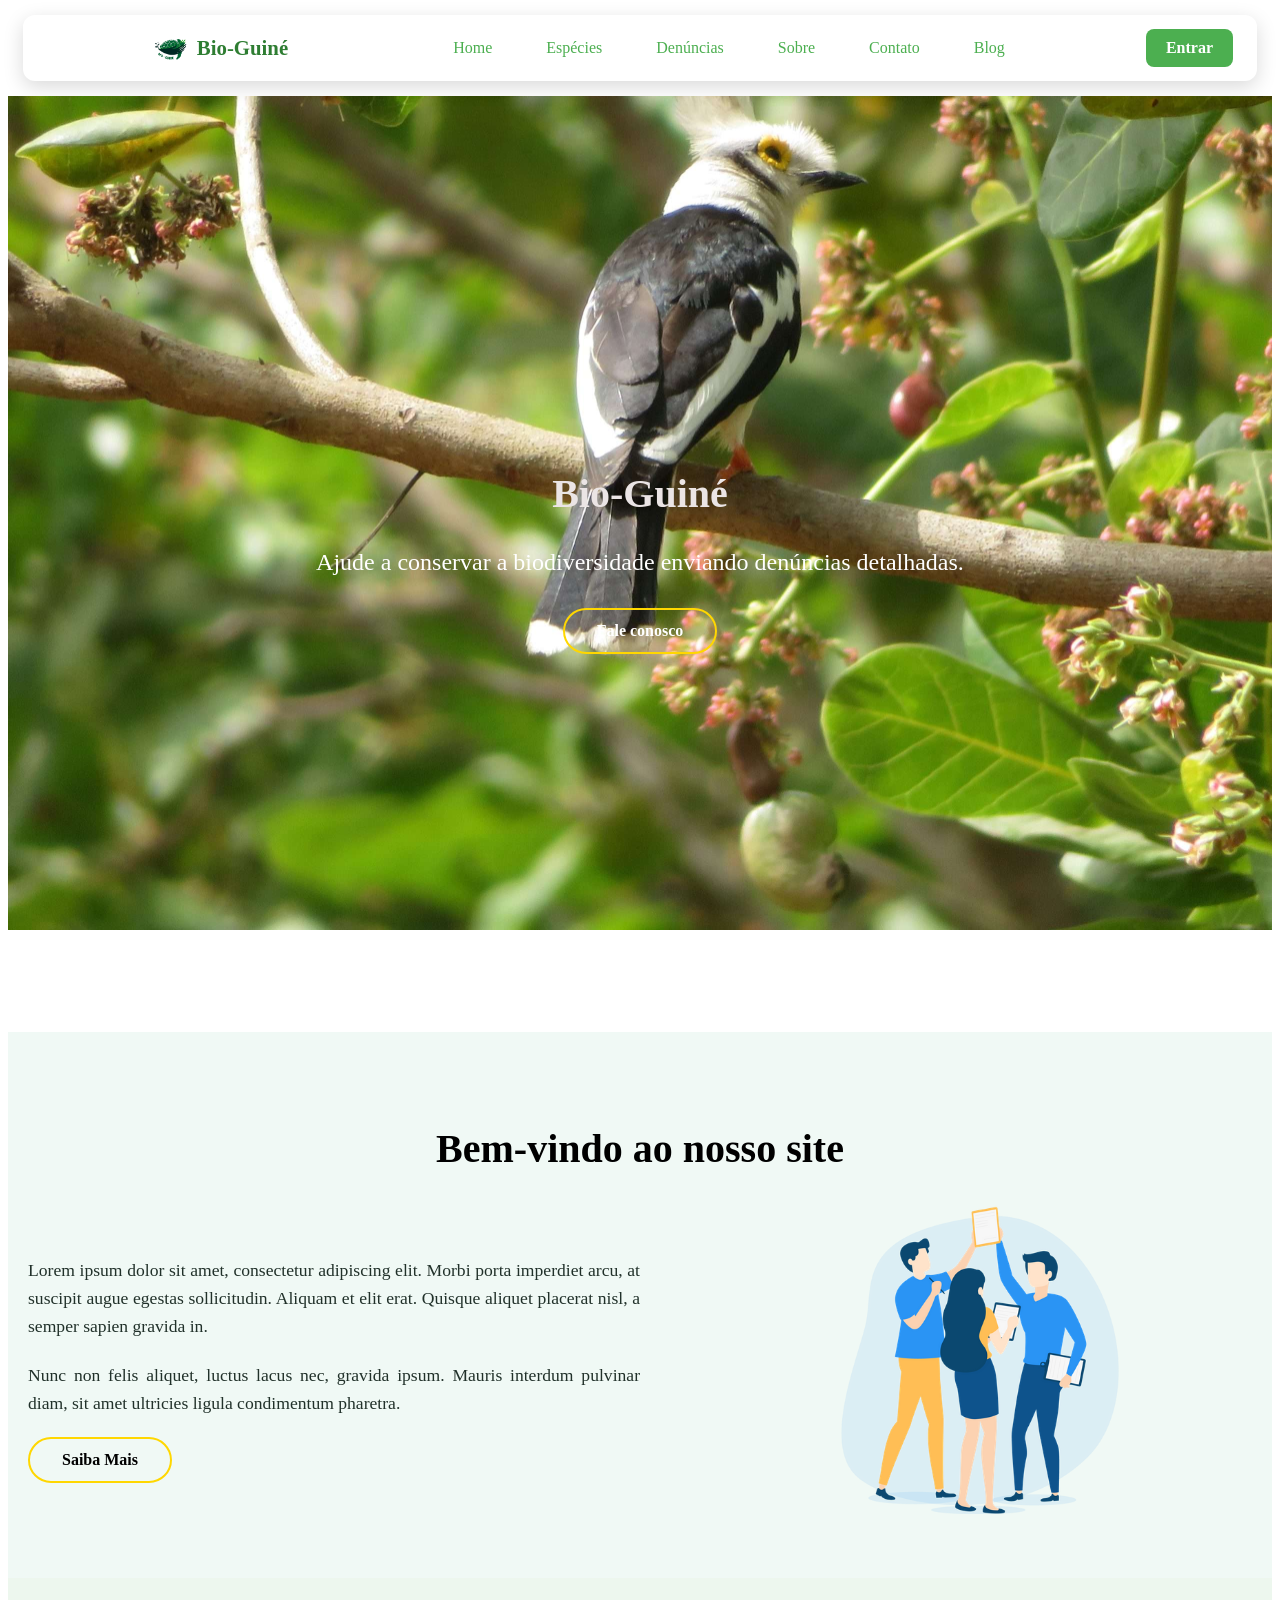
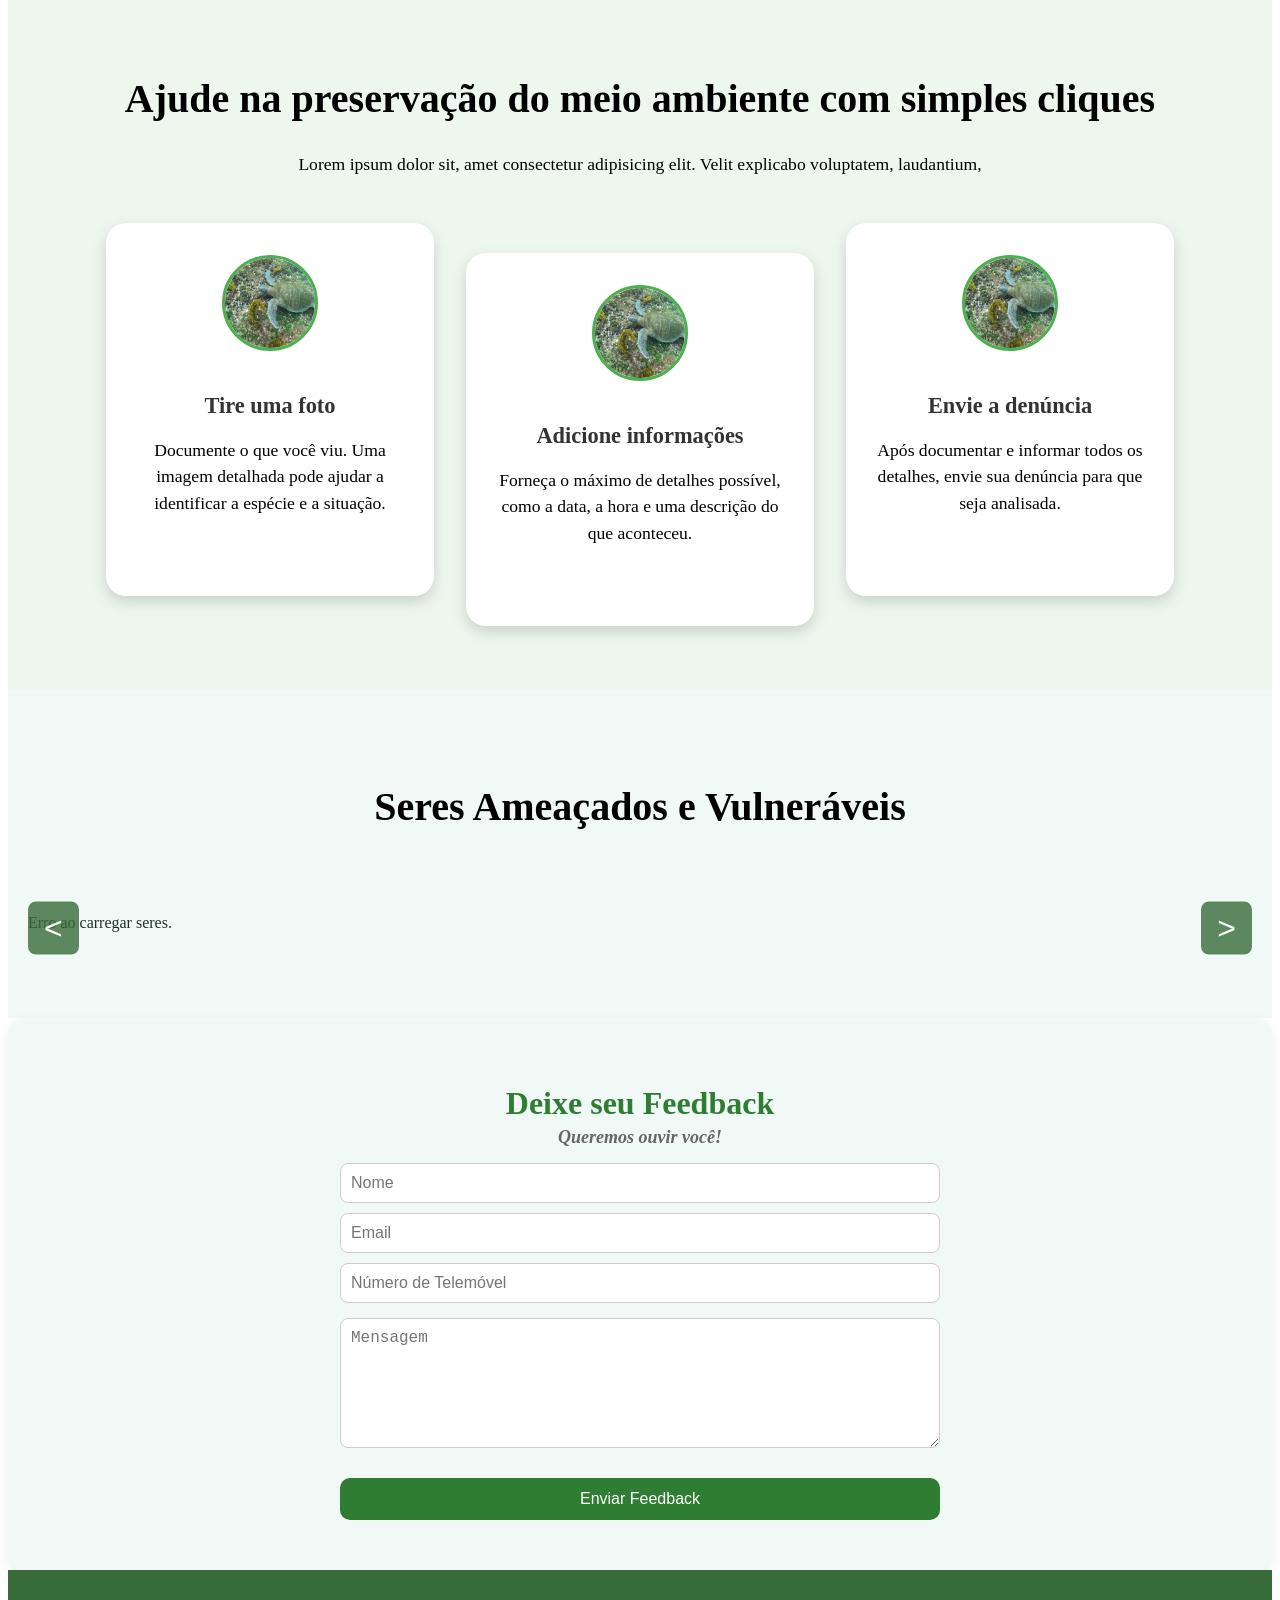
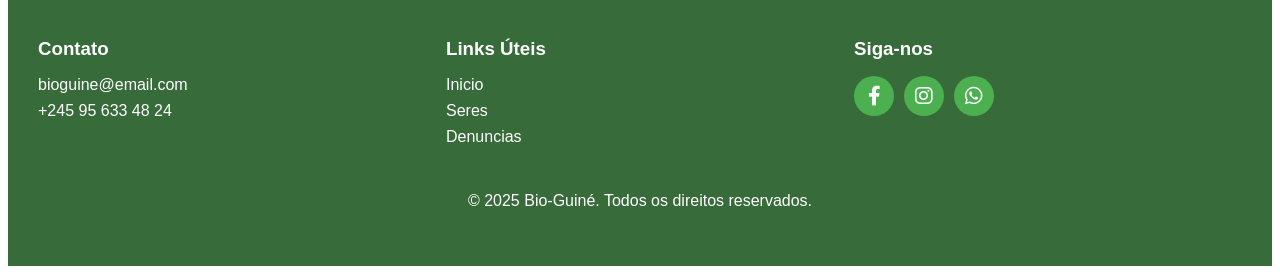
==== commit 7ed2e6c1: "atualização 3.0 front" ====
--- a/index.html
+++ b/index.html
@@ -10,42 +10,34 @@
 
 </head>
 <body>
-
-<!-- Overlay -->
-<div id="overlay" class="overlay"></div>
-
+<!-- Navbar -->
+
+<!-- Header -->
 <header class="main-nav">
   <div class="container flex-container">
-    <button class="hamburger" id="hamburger"><i class="fas fa-bars"></i></button>
+    <!-- Logo -->
     <a href="index.html" class="logo">
       <img src="assets/img/logo/Logo-Bio.jpg1-removebg-preview.png" alt="Logo Bio">
       <span>Bio-Guiné</span>
     </a>
+
+    <!-- Navegação principal -->
     <nav class="main-nav-links" id="nav-links">
       <a href="index.html">Home</a>
       <a href="cadastro.html">Espécies</a>
       <a href="denuncia.html">Denúncias</a>
       <a href="sobre.html">Sobre</a>
       <a href="contacto.html">Contato</a>
-       <a href="https://observalinguaportuguesa.org/a-guine-bissau-acolhe-cinco-das-sete-especies-de-tartarugas-marinhas-que-existem-no-mundo/#">Blog</a>
-    
+      <a href="#">Blog</a>
     </nav>
-    <div id="nav-buttons-container" class="nav-buttons"></div>
+
+    <!-- Botão do usuário (fora do menu lateral) -->
+    <div id="user-menu"></div>
+
+    <!-- Hamburger -->
+    <button class="hamburger" id="hamburger"><i class="fas fa-bars"></i></button>
   </div>
 </header>
-
-<!-- Sidebar móvel -->
-<aside id="sidebar" class="sidebar" aria-hidden="true">
-  <nav>
-    <a href="index.html" onclick="closeSidebar()">Home</a>
-    <a href="cadastro.html" onclick="closeSidebar()">Espécies</a>
-    <a href="denuncia.html" onclick="closeSidebar()">Denúncias</a>
-    <a href="sobre.html" onclick="closeSidebar()">Sobre</a>
-    <a href="contacto.html" onclick="closeSidebar()">Contato</a>
-    
-    <div id="nav-buttons-container-mobile" style="padding:10px;"></div>
-  </nav>
-</aside>
 
 <main>
 
@@ -60,7 +52,7 @@
             <div class="hero-denuncia-content">
                 <h1>Bio-Guiné</h1>
                 <p>Ajude a conservar a biodiversidade enviando denúncias detalhadas.</p>
-                <a class="fale" href="contacto.html">Fale conosco</a>
+                <a class="fale" id="cor" href="contacto.html">Fale conosco</a>
             </div>
         </section>
         <br><br>
@@ -79,7 +71,7 @@
    <a class="fale" id="mais"  href="sobre.html">Saiba Mais</a>
     </div>
     <div class="sobre-nos-imagem">
-      <img src="assets/img/gw-guinea-bissaus-green-development-takes-root-starting-with-biodiversity-conservation-homepage-780x439 (1) - Cópia.jpg" alt="Sobre nós">
+      <img src="assets/img/free-trabalho-em-equipe-illustration-svg-png-download-1785594.webp" alt="Sobre nós">
     </div>
   </div>
 </section>
@@ -199,6 +191,27 @@
 </footer>
 
 
+<script>
+ document.addEventListener('DOMContentLoaded', () => {
+    const hamburger = document.getElementById('hamburger');
+    const navLinks = document.getElementById('nav-links');
+
+    if (!hamburger || !navLinks) return;
+
+    hamburger.addEventListener('click', () => {
+        navLinks.classList.toggle('active');
+    });
+
+    navLinks.querySelectorAll('a').forEach(link => {
+        link.addEventListener('click', () => {
+            navLinks.classList.remove('active');
+        });
+    });
+});
+
+
+</script>
+
       <script src="assets/page/usuariospage.js"></script>
 
 
--- a/assets/css/index.css
+++ b/assets/css/index.css
@@ -27,7 +27,14 @@
     align-items: center;
     justify-content: space-between;
     gap: 20px;
-}
+    position: relative;
+}
+
+/* Ordem padrão no desktop */
+.hamburger { order: 1; }
+.logo { order: 2; margin: 0 auto; }
+.main-nav-links { order: 3; }
+.nav-buttons, #user-menu { order: 4; margin-left: auto; }nav-buttons, #user-menu { order: 4; margin-left: auto; }
 
 .logo {
     display: flex;
@@ -77,7 +84,12 @@
 .hamburger {
     display: none;
     flex-direction: column;
-    gap: 5px;
+    justify-content: center; /* centraliza as barrinhas */
+    align-items: center;
+    gap: 4px;
+    width: 35px;   /* largura fixa */
+    height: 30px;  /* altura fixa */
+    padding: 5px;  /* reduz área clicável */
     background: none;
     border: none;
     cursor: pointer;
@@ -85,39 +97,89 @@
 }
 
 .hamburger span {
-    width: 25px;
-    height: 3px;
+    width: 24px;   /* largura das barrinhas */
+    height: 2.5px; /* espessura menor */
     background-color: var(--cor-verde-escuro);
     border-radius: 2px;
-    transition: all 0.3s;
+    transition: all 0.3s ease;
 }
 
 /* =========================
    Responsividade Navbar
 ========================= */
 @media (max-width: 768px) {
-    .hamburger { display: flex; }
-    .logo { order: 2; }
+    .flex-container {
+        display: flex;
+        align-items: center;
+        justify-content: space-between;
+        width: 100%;
+    }
+
+    .hamburger { 
+        display: flex; 
+        order: 1; /* fica à esquerda */
+    }
+
+    .logo { 
+        order: 2; /* fica no centro */
+        flex: 1;  /* ocupa espaço para centralizar */
+        display: flex;
+        justify-content: center;
+    }
+
+    .nav-buttons, 
+    #user-menu {
+        order: 3; /* fica à direita */
+        position: static; /* remove absolute */
+        margin-left: auto;
+    }
 
     .main-nav-links {
         position: fixed;
         top: 0;
-        left: -250px;
+        left: 0;
         height: 100vh;
-        width: 200px;
-        padding: 60px 20px;
+        width: 70%; /* ocupa parte da tela (drawer lateral) */
+        max-width: 320px;
+        padding: 80px 20px;
         flex-direction: column;
-        gap: 15px;
         background-color: var(--cor-branco);
         box-shadow: 3px 0 15px rgba(0,0,0,0.2);
-        transition: left 0.3s ease;
+        transition: transform 0.3s ease;
+        transform: translateX(-100%); /* escondido */
         z-index: 999;
     }
 
-    .main-nav-links.active { left: 0; }
-    .nav-buttons { display: none; }
-
-    .mission-cards { flex-direction: column; align-items: center; }
+    .main-nav-links.active { 
+        transform: translateX(0); /* aparece suavemente */
+    }
+
+    /* Links em colunas com divisória */
+    .main-nav-links a {
+        display: block;
+        padding: 15px 0;
+        text-align: center;
+        border-bottom: 1px solid #ddd;
+        font-size: 1.1rem;
+        font-weight: 600;
+        color: var(--cor-verde-escuro);
+        text-decoration: none;
+        transition: background-color 0.3s ease;
+    }
+
+    .main-nav-links a:last-child {
+        border-bottom: none;
+    }
+
+    .main-nav-links a:hover {
+        background-color: var(--cor-cinza-claro);
+        color: var(--cor-verde-musgo);
+    }
+
+    .mission-cards { 
+        flex-direction: column; 
+        align-items: center; 
+    }
 }
 
 /* =========================
@@ -136,6 +198,7 @@
     background-position: center;
     background-repeat: no-repeat;
     background-attachment: fixed;
+    transition: none;
 }
 
 .hero-denuncia-content {
@@ -156,7 +219,7 @@
     margin: 0 auto 2rem;
 }
 
-/* Botão Fale Conosco */
+/* Botão "Fale conosco" */
 .fale {
     display: inline-block;
     padding: 0.75rem 2rem;
@@ -166,206 +229,168 @@
     background-color: transparent;
     text-decoration: none;
     font-weight: 600;
+    transition: all 0.3s ease;
     cursor: pointer;
-    transition: all 0.3s ease;
     animation: flutuar 3s ease-in-out infinite;
 }
 
 .fale:hover {
     background-color: #FFD700;
-    color: #000;
+    color: #000000;
     transform: translateY(-5px);
 }
 
 @keyframes flutuar {
-    0% { transform: translateY(0px); }
-    50% { transform: translateY(-10px); }
+    0%   { transform: translateY(0px); }
+    50%  { transform: translateY(-10px); }
     100% { transform: translateY(0px); }
 }
 
 /* =========================
-   Seções de Conteúdo
-========================= */
-/* =========================
-   Seção Missão
+   🌱 Seção Missão
 ========================= */
 #missao {
-    background-color: #a0d7a431;
-    padding: 4rem 1rem;
-    color: #fff;
-    text-align: center;
+  padding: 4rem 1rem;
+  background-color: #a0d7a431;
+  text-align: center;
 }
 
 #missao h1 {
-    font-size: 2.5rem;
-    margin-bottom: 1rem;
-    color: #000000;
+  font-size: 2.5rem;
+  margin-bottom: 1rem;
+  color: #000;
 }
 
 #missao p {
-    font-size: 1.1rem;
-    margin-bottom: 3rem;
-    color: #000000;
-}
-
-/* Cards de missão */
+  font-size: 1.1rem;
+  margin-bottom: 3rem;
+  color: #000;
+}
+
+/* --- Cards Missão --- */
 .mission-cards {
-    display: flex;
-    justify-content: center;
-    align-items: flex-start;
-    gap: 2rem;
-    flex-wrap: wrap;
+  display: flex;
+  flex-wrap: wrap;
+  justify-content: center;
+  align-items: flex-start;
+  gap: 2rem;
 }
 
 .mission-card {
-    background: #fff;
-    padding: 2rem 1.5rem;
-    border-radius: 20px;
-    box-shadow: 0 6px 15px rgba(0,0,0,0.15);
-    max-width: 280px;
-    transition: all 0.3s ease-in-out;
-    cursor: pointer;
-    position: relative;
-    overflow: hidden;
-    text-align: center;
+  max-width: 280px;
+  padding: 2rem 1.5rem;
+  background: #fff;
+  border-radius: 20px;
+  text-align: center;
+  position: relative;
+  overflow: hidden;
+  cursor: pointer;
+  transition: all 0.3s ease-in-out;
+  box-shadow: 0 6px 15px rgba(0,0,0,0.15);
 }
 
 .mission-card img {
-    width: 90px;
-    height: 90px;
-    object-fit: cover;
-    border-radius: 50%;
-    margin-bottom: 1rem;
-    border: 3px solid #4CAF50; /* destaque verde */
+  width: 90px;
+  height: 90px;
+  margin-bottom: 1rem;
+  border: 3px solid #4CAF50;
+  border-radius: 50%;
+  object-fit: cover;
 }
 
 .mission-card h3 {
-    font-size: 1.4rem;
-    margin-bottom: 0.8rem;
-    color: #333;
-    transition: color 0.3s;
+  font-size: 1.4rem;
+  margin-bottom: 0.8rem;
+  color: #333;
+  transition: color 0.3s;
 }
 
 .mission-card p {
-    font-size: 0.95rem;
-    color: #555;
-    line-height: 1.5;
-    transition: color 0.3s;
-}
-
-/* Card do meio levemente maior */
-.middle-carde {
-    max-width: 300px;
-    margin-top: 30px;
-}
-
-/* ===== Efeitos Hover ===== */
+  font-size: 0.95rem;
+  color: #555;
+  line-height: 1.5;
+  transition: color 0.3s;
+}
+
+/* --- Efeitos Hover --- */
 .mission-card:hover {
-    transform: translateY(-10px);
-    box-shadow: 0 15px 30px rgba(0,0,0,0.2);
+  transform: translateY(-10px);
+  box-shadow: 0 15px 30px rgba(0,0,0,0.2);
 }
 
 .mission-card::before {
-    content: "";
-    position: absolute;
-    top: 0;
-    left: -100%;
-    width: 100%;
-    height: 100%;
-    background: linear-gradient(120deg,  #4caf4fe4,#3b833f65);
-    transition: all 0.4s ease-in-out;
-    z-index: 0;
-}
-
-.mission-card:hover::before {
-    left: 0;
-}
-
-.mission-card * {
-    position: relative;
-    z-index: 1;
-}
-
+  content: "";
+  position: absolute;
+  top: 0;
+  left: -100%;
+  width: 100%;
+  height: 100%;
+  background: linear-gradient(120deg, #4caf4fe4, #3b833f65);
+  transition: all 0.4s ease-in-out;
+  z-index: 0;
+}
+
+.mission-card:hover::before { left: 0; }
+.mission-card * { position: relative; z-index: 1; }
 .mission-card:hover h3,
-.mission-card:hover p {
-    color: #fff;
-}
-
-/* Responsividade */
-@media (max-width: 768px) {
-    .mission-cards {
-        flex-direction: column;
-        align-items: center;
-        gap: 1.5rem;
-    }
-}
-
-
-/* ====== CARROSSEL DE SERES ====== */
-/* ====== CARROSSEL MULTI-ITEM ====== */
-/* Carrossel geral */
+.mission-card:hover p { color: #fff; }
+
+/* Card do meio maior */
+.middle-carde { max-width: 300px; margin-top: 30px; }
+
+/* =========================
+   🎠 Carrossel de Seres
+========================= */
 .carousel-wrapper {
   position: relative;
   display: flex;
   align-items: center;
+  gap: 1rem;
   overflow: hidden;
-  gap: 1rem;
 }
 
 .carousel-track {
   display: flex;
   gap: 1rem;
+  padding-bottom: 10px;
   overflow-x: auto;
   scroll-behavior: smooth;
-  padding-bottom: 10px;
-}
-
-/* Esconde scrollbar no Chrome/Edge/Safari */
-.carousel-track::-webkit-scrollbar {
-  display: none;
-}
-
-/* Esconde scrollbar no Firefox */
-.carousel-track {
+
   -ms-overflow-style: none; /* IE 10+ */
-  scrollbar-width: none; /* Firefox */
-}
-
-/* Botões do carrossel */
+  scrollbar-width: none;    /* Firefox */
+}
+
+.carousel-track::-webkit-scrollbar { display: none; }
+
 .carousel-btn {
   position: absolute;
   top: 50%;
   transform: translateY(-50%);
+  padding: 0.5rem 1rem;
+  border: none;
+  border-radius: 8px;
+  font-size: 2rem;
+  color: #fff;
+  cursor: pointer;
   background-color: rgba(56,107,58,0.8);
-  border: none;
-  color: #fff;
-  font-size: 2rem;
-  padding: 0.5rem 1rem;
-  cursor: pointer;
   z-index: 2;
-  border-radius: 8px;
   transition: background-color 0.3s;
 }
 
-.carousel-btn:hover {
-  background-color: rgba(56,107,58,1);
-}
-
+.carousel-btn:hover { background-color: rgba(56,107,58,1); }
 .carousel-btn.prev { left: 0; }
 .carousel-btn.next { right: 0; }
 
-/* Cards estilo Pinterest com altura fixa */
+/* --- Cards Estilo Pinterest --- */
 .pinterest-card {
-  flex: 0 0 400px; /* largura fixa */
-  height: 50%;   /* altura fixa */
- 
+  flex: 0 0 400px;
   border-radius: 16px;
   overflow: hidden;
-  box-shadow: 0 4px 15px rgba(0,0,0,0.15);
-  background-color: #fff;
+  background: #fff;
   display: flex;
   flex-direction: column;
   transition: transform 0.3s, box-shadow 0.3s;
+  box-shadow: 0 4px 15px rgba(0,0,0,0.15);
 }
 
 .pinterest-card:hover {
@@ -375,15 +400,15 @@
 
 .pinterest-card img {
   width: 100%;
-  height: 200px; /* altura fixa para imagem */
+  height: 200px;
   object-fit: cover;
 }
 
 .pinterest-card .card-body {
+  flex-grow: 1;
   padding: 10px 15px;
   display: flex;
   flex-direction: column;
-  flex-grow: 1;
 }
 
 .pinterest-card .card-title {
@@ -398,22 +423,35 @@
   flex-grow: 1;
 }
 
-/* Botão Ver Mais estilizado */
+/* --- Botão Ver Mais --- */
 .pinterest-card .btn-ver-mais {
-  background-color: #386b3a;
+  padding: 6px 12px;
+  font-size: 0.9rem;
+  font-weight: 600;
   color: #fff;
   text-align: center;
-  padding: 6px 12px;
+  text-decoration: none;
   border-radius: 8px;
-  font-size: 0.9rem;
-  font-weight: 600;
-  text-decoration: none;
+  background-color: #386b3a;
   transition: all 0.3s ease;
 }
 
 .pinterest-card .btn-ver-mais:hover {
   background-color: #2e5330;
-  color: #fff;
+}
+/* =========================
+   Variáveis Globais
+========================= */
+:root {
+    --cor-verde-escuro: #2e7d32;
+    --cor-verde-musgo: #4caf50;
+    --cor-branco: #ffffff;
+    --cor-cinza-claro: #f4f4f4;
+    --cor-fundo: #f0f9f5;
+    --cor-texto: #21312a;
+    --cor-primaria: #2e7d32;
+    --cor-secundaria: #4caf50;
+    --cor-destaque: #2e7d32;
 }
 
 /* =========================
@@ -426,165 +464,175 @@
     justify-content: center;
     gap: 40px;
     padding: 40px 20px;
-    background-color: #f0f9f5;
+    background-color: var(--cor-fundo);
     border-radius: 15px;
     box-shadow: 0 4px 12px rgba(0,0,0,0.08);
     animation: flutuar 6s ease-in-out infinite;
 }
 
-.imagem-especie { flex: 1 1 400px; text-align: center; }
-.imagem-especie img { width: 100%; max-width: 500px; border-radius: 20px; box-shadow: 0 4px 12px rgba(0,0,0,0.1); object-fit: cover; }
-
-.info-especie { flex: 1 1 400px; max-width: 600px; }
-.info-especie h2 { font-size: 32px; color: var(--cor-verde-escuro); margin-bottom: 5px; }
-.info-especie h4 { font-size: 18px; color: #666; font-style: italic; margin:0 0 10px 0; }
-.info-especie p { margin: 10px 0; line-height: 1.6; color: #444; }
-.info-especie button { margin-top: 15px; background: var(--cor-verde-escuro); color: white; border: none; padding: 10px 25px; border-radius: 25px; cursor: pointer; font-size: 16px; }
-
+.imagem-especie { 
+    flex: 1 1 400px; 
+    text-align: center; 
+}
+.imagem-especie img { 
+    width: 100%; 
+    max-width: 200px; 
+    border-radius: 20px; 
+    box-shadow: 0 4px 12px rgba(0,0,0,0.1); 
+    object-fit: cover; 
+}
+
+.info-especie { 
+    flex: 1 1 400px; 
+    max-width: 600px; 
+    text-align: left; 
+}
+.info-especie h2 { 
+    font-size: 32px;
+    color: var(--cor-verde-escuro);
+    margin-bottom: 5px;
+    text-align: center;
+}
+.info-especie h4 { 
+    font-size: 18px;
+    color: #666;
+    font-style: italic;
+    margin: 0 0 10px 0;
+    text-align: center;
+}
+.info-especie p { 
+    margin: 10px 0;
+    line-height: 1.6;
+    color: #444;
+}
+.info-especie button { 
+    margin-top: 15px;
+    background: var(--cor-verde-escuro);
+    color: white;
+    border: none;
+    padding: 10px 25px;
+    border-radius: 25px;
+    cursor: pointer;
+    font-size: 16px;
+}
+
+/* Formulário na seção destaque */
+form {
+    display: flex;
+    flex-direction: column;
+    gap: 15px;
+    margin-top: 15px;
+    width: 100%;
+}
+.form-row {
+    display: flex;
+    gap: 10px;
+    flex-wrap: wrap;
+}
+.form-row input,
+textarea {
+    flex: 1 1 100%;
+    min-width: 0;
+    padding: 10px;
+    border-radius: 8px;
+    border: 1px solid #ccc;
+    font-size: 1rem;
+    box-sizing: border-box;
+}
+textarea { resize: vertical; }
+
+button[type="submit"] {
+    width: 100%;
+    padding: 12px;
+    background-color: var(--cor-verde-escuro);
+    color: white;
+    border: none;
+    border-radius: 10px;
+    font-size: 1rem;
+    cursor: pointer;
+    transition: all 0.3s ease;
+}
+button[type="submit"]:hover {
+    background-color: var(--cor-verde-musgo);
+}
+
+/* Responsividade Destaque */
 @media (max-width: 768px) {
     .destaque-especie { flex-direction: column; padding: 30px 15px; }
     .imagem-especie, .info-especie { flex: 1 1 100%; max-width: 100%; }
-    .info-especie h2 { font-size: 28px; }
-    .info-especie h4 { font-size: 16px; }
+    .form-row { flex-direction: column; }
 }
 
 /* =========================
    Footer
 ========================= */
-:root {
-    --cor-verde-escuro: #2e7d32;
-    --cor-verde-musgo: #4caf50;
-    --cor-branco: #ffffff;
-    --cor-cinza-claro: #f4f4f4;
-}
-
-/* =========================
-   Footer
-========================= */
 .footer {
-  background-color: #386b3a;
-  color: var(--cor-branco);
-  padding: 40px 20px;
-  font-family: Arial, sans-serif;
-}
-
+    background-color: #386b3a;
+    color: var(--cor-branco);
+    padding: 40px 20px;
+    font-family: Arial, sans-serif;
+}
 .footer-content {
-  display: flex;
-  justify-content: space-between;
-  flex-wrap: wrap;
-}
-
+    display: flex;
+    justify-content: space-between;
+    flex-wrap: wrap;
+}
 .footer-section {
-  flex: 1;
-  margin: 10px;
-}
-
-.footer-section h3 {
-  margin-bottom: 10px;
-}
-
-.footer-section ul {
-  list-style: none;
-  padding: 0;
-}
-
-.footer-section ul li {
-  margin-bottom: 8px;
-}
-
+    flex: 1;
+    margin: 10px;
+}
+.footer-section h3 { margin-bottom: 10px; }
+.footer-section ul { list-style: none; padding: 0; }
+.footer-section ul li { margin-bottom: 8px; }
 .footer-section ul li a {
-  color: var(--cor-branco);
-  text-decoration: none;
-}
-
-.footer-section ul li a:hover {
-  text-decoration: underline;
-}
-
-.footer-section form {
-  display: flex;
-}
-
+    color: var(--cor-branco);
+    text-decoration: none;
+}
+.footer-section ul li a:hover { text-decoration: underline; }
+.footer-section form { display: flex; }
 .footer-section input {
-  padding: 10px;
-  margin-right: 10px;
-  border: none;
-  border-radius: 5px;
-  flex: 1;
-}
-
+    padding: 10px;
+    margin-right: 10px;
+    border: none;
+    border-radius: 5px;
+    flex: 1;
+}
 .footer-section button {
-  padding: 10px;
-  background-color: var(--cor-verde-musgo);
-  color: var(--cor-branco);
-  border: none;
-  border-radius: 5px;
-  cursor: pointer;
-}
-
-.footer-section button:hover {
-  background-color: var(--cor-verde-escuro);
-}
-
+    padding: 10px;
+    background-color: var(--cor-verde-musgo);
+    color: var(--cor-branco);
+    border: none;
+    border-radius: 5px;
+    cursor: pointer;
+}
+.footer-section button:hover { background-color: var(--cor-verde-escuro); }
 .social-icons {
-  display: flex;
-  gap: 10px;
-}
-
+    display: flex;
+    gap: 10px;
+}
 .social-icons a {
-  color: var(--cor-branco);
-  text-decoration: none;
-  font-size: 20px;
-  display: flex;
-  align-items: center;
-  justify-content: center;
-  width: 40px;
-  height: 40px;
-  border-radius: 50%;
-  background-color: var(--cor-verde-musgo);
-  transition: background-color 0.3s, color 0.3s;
-}
-
-.social-icons a:hover {
-  background-color: var(--cor-verde-escuro);
-  color: var(--cor-branco);
-}
-
+    color: var(--cor-branco);
+    font-size: 20px;
+    display: flex;
+    align-items: center;
+    justify-content: center;
+    width: 40px; height: 40px;
+    border-radius: 50%;
+    background-color: var(--cor-verde-musgo);
+    transition: background-color 0.3s, color 0.3s;
+}
+.social-icons a:hover { background-color: var(--cor-verde-escuro); }
 .footer-bottom {
-  text-align: center;
-  margin-top: 20px;
-}
-/* ======= Footer Responsivo ======= */
+    text-align: center;
+    margin-top: 20px;
+}
+/* Responsividade Footer */
 @media (max-width: 768px) {
-  .footer-content {
-    flex-direction: column;
-    align-items: center;
-    text-align: center;
-  }
-
-  .footer-section {
-    flex: 1 1 100%;
-    margin: 15px 0;
-  }
-
-  .footer-section form {
-    flex-direction: column;
-    gap: 10px;
-    width: 100%;
-  }
-
-  .footer-section input {
-    margin: 0 0 10px 0;
-    width: 100%;
-  }
-
-  .social-icons {
-    justify-content: center;
-  }
-}
-
-#mais{
-  color: #000;
+    .footer-content { flex-direction: column; align-items: center; text-align: center; }
+    .footer-section { flex: 1 1 100%; margin: 15px 0; }
+    .footer-section form { flex-direction: column; gap: 10px; width: 100%; }
+    .footer-section input { margin: 0 0 10px 0; width: 100%; }
+    .social-icons { justify-content: center; }
 }
 
 /* =========================
@@ -592,10 +640,9 @@
 ========================= */
 .user-dropdown {
     position: absolute;
-    top: 32px;
-    right: 0;
+    top: 32px; right: 0;
     background: #fff;
-    color: #21312a;
+    color: var(--cor-texto);
     border: 1px solid #ccc;
     border-radius: 6px;
     display: none;
@@ -603,7 +650,6 @@
     min-width: 180px;
     z-index: 1600;
 }
-
 .user-dropdown button {
     display: block;
     width: 100%;
@@ -615,7 +661,6 @@
     border-radius: 4px;
     cursor: pointer;
 }
-
 .user-dropdown button:hover { background:#40916c; }
 
 /* =========================
@@ -640,7 +685,6 @@
     z-index: 1500; display: flex; flex-direction: column; padding-top: 64px; overflow: auto;
 }
 .sidebar.active { transform: translateX(0); }
-
 .sidebar nav a {
     display: block; padding: 12px 16px; color: #fff; text-decoration: none; font-weight: 600; border-radius: 10px;
 }
@@ -655,235 +699,268 @@
     transition: max-height 0.28s ease;
     margin: 0 6px;
 }
-
 .submenu a { padding-left: 34px; font-weight: 500; font-size: 0.98rem; color: #f2fbf6; }
 
-
+/* Menu responsivo */
+.main-nav-links.active { display: flex; }
+.main-nav-links a {
+    padding: 12px 20px;
+    text-decoration: none;
+    color: var(--cor-verde-musgo);
+    font-weight: 500;
+}
+@media (max-width: 991px) {
+    .main-nav-links a:not(:last-child) { border-bottom: 1px solid #ddd; }
+}
+@media (min-width: 992px) {
+    .main-nav-links {
+        display: flex !important;
+        position: static;
+        flex-direction: row;
+        background: none;
+        box-shadow: none;
+        width: auto;
+        padding: 0;
+    }
+    .main-nav-links a { border: none; padding: 0 15px; }
+    #overlay { display: none !important; }
+}
+
+/* =========================
+   Seções de Conteúdo
+========================= */
 .content-section {
-  padding: 60px 20px;
-  background-color: var(--cor-fundo);
-  color: var(--cor-texto);
-}
-
-.sobre-nos-wrapper {
-  display: flex;
-  justify-content: space-between;
-  align-items: center;
-  gap: 40px;
-}
-
-.sobre-nos-texto {
-  flex: 1;
-  max-width: 50%;
-}
-
-.sobre-nos-texto h1 {
-  font-size: 2.5rem;
-  margin-bottom: 20px;
-  color: var(--cor-primaria);
-}
-
-.sobre-nos-texto p {
-  font-size: 1.1rem;
-  line-height: 1.6;
-  margin-bottom: 20px;
-  text-align: justify; 
-  text-justify: inter-word;
-}
-  
-
-
-.sobre-nos-texto .btn-saiba-mais {
-  display: inline-block;
-  padding: 12px 24px;
-  background-color: var(--cor-destaque);
-  color: var(--cor-texto);
-  text-decoration: none;
-  font-weight: bold;
-  border-radius: 5px;
-  transition: background-color 0.3s;
-}
-
-.sobre-nos-texto .btn-saiba-mais:hover {
-  background-color: var(--cor-secundaria);
-}
-
-.sobre-nos-imagem {
-  flex: 1;
-  max-width: 45%;
-}
-
-.sobre-nos-imagem img {
-  width: 100%;
-  height: auto;
-  border-radius: 8px;
-  box-shadow: 0 4px 10px rgba(0, 0, 0, 0.1);
-}
-
-@media (max-width: 768px) {
-  .sobre-nos-wrapper {
-    flex-direction: column;
-    align-items: center;
-  }
-
-.sobre-nos-texto {
-  flex: 1;
-  max-width: 50%;
-  text-align: justify; 
-  text-justify: inter-word;
-}
-
-  .sobre-nos-imagem {
-    max-width: 80%;
-    margin-top: 20px;
-  }
-}
-/* =========================
-   Seções de Conteúdo - h1
-========================= */
-.content-section h1 {
+    padding: 60px 20px;
+    background-color: var(--cor-fundo);
+    color: var(--cor-texto);
+}
+
+
+
+.hero-denuncia h1 {
     font-size: 2.5rem;
     margin-bottom: 2rem;
-    color: #000; /* ou a cor que preferir */
-    text-align: center; /* centraliza todos os h1 das seções */
-}
-
-/* Seção Missão */
-#missao h1 {
-    font-size: 2.5rem;
-    margin-bottom: 1rem;
+    color: #ebe5e5;
+    text-align: center;
+}
+
+.sobre-nos-texto h1,#missao h1,.content-section h1{
+font-size: 2.5rem;
+    margin-bottom: 2rem;
     color: #000000;
-    text-align: center; /* garante centralização */
-}
-
-/* Sobre Nós */
-.sobre-nos-texto h1 {
-    font-size: 2.5rem;
-    margin-bottom: 20px;
-    color: var(--cor-primaria);
-    text-align: center; /* centraliza o título "Bem-vindo ao nosso site" */
-}
-
-/* Hero Denúncia */
-.hero-denuncia h1 {
-    font-size: clamp(2rem, 5vw, 4rem);
-    margin-bottom: 1rem;
-    text-align: center; /* já garante centralização */
-}
-
-/* Destaque Espécie */
-.info-especie h2 {
-    font-size: 32px;
-    color: var(--cor-verde-escuro);
-    margin-bottom: 5px;
-    text-align: center; /* centraliza o h2 da espécie */
-}
-
-.info-especie h4 {
-    font-size: 18px;
-    color: #666;
-    font-style: italic;
-    margin: 0 0 10px 0;
-    text-align: center; /* centraliza subtítulo */
-}
-
-/* Ajuste responsivo h1 */
+    text-align: center;
+
+}
 @media (max-width: 768px) {
     .content-section h1,
     #missao h1,
     .sobre-nos-texto h1,
+    .hero-denuncia h1 { font-size: 2rem; }
+}
+
+#mais{
+  color: #000;
+}
+
+
+/* =========================
+   Sobre Nós
+========================= */
+.sobre-nos-wrapper {
+    display: flex;
+    justify-content: space-between;
+    align-items: center;
+    gap: 40px;
+}
+.sobre-nos-texto {
+    flex: 1;
+    max-width: 50%;
+    text-align: justify;
+    text-justify: inter-word;
+}
+.sobre-nos-texto h1 {
+    margin-bottom: 20px;
+    color: var(--cor-primaria);
+}
+.sobre-nos-texto p {
+    font-size: 1.1rem;
+    line-height: 1.6;
+    margin-bottom: 20px;
+}
+.sobre-nos-texto .btn-saiba-mais {
+    display: inline-block;
+    padding: 12px 24px;
+    background-color: var(--cor-destaque);
+    color: var(--cor-texto);
+    text-decoration: none;
+    font-weight: bold;
+    border-radius: 5px;
+    transition: background-color 0.3s;
+}
+.sobre-nos-texto .btn-saiba-mais:hover { background-color: var(--cor-secundaria); }
+
+.sobre-nos-imagem {
+    flex: 1;
+    max-width: 45%;
+}
+.sobre-nos-imagem img {
+    width: 100%;
+    height: auto;
+    border-radius: 8px;
+}
+@media (max-width: 768px) {
+    .sobre-nos-wrapper { flex-direction: column; align-items: center; }
+    .sobre-nos-imagem { max-width: 80%; margin-top: 20px; }
+}
+@media (max-width: 768px) {
+  .fale:hover,
+  .fale:active {
+    background-color: #FFD700;
+    color: #000;
+    transform: translateY(-5px);
+  }
+}
+/* Container do usuário */
+#user-menu {
+    display: flex;
+    position: relative;
+    cursor: pointer;
+}
+
+/* Desktop: botão no final da navbar */
+@media(min-width: 769px) {
+    #user-menu {
+        order: 3; /* garante que fique depois do nav */
+    }
+}
+
+/* Mobile: botão no menu centralizado */
+@media(max-width: 768px) {
+    #user-menu {
+        position: static;
+        justify-content: center;
+        width: 100%;
+        margin-top: 20px;
+    }
+}
+/* Cada link */
+.main-nav-links a {
+    padding: 12px 20px;
+    text-decoration: none;
+    color: var(--cor-verde-musgo);
+    font-weight: 500;
+}
+
+/* Linha separadora entre links - somente em telas pequenas */
+@media (max-width: 991px) {
+    .main-nav-links a:not(:last-child) {
+        border-bottom: 1px solid #ddd;
+    }
+}
+
+/* Overlay ativo */
+#overlay.active {
+    display: block;
+    position: fixed;
+    top: 0; left: 0;
+    width: 100%; height: 100%;
+    background-color: rgba(0,0,0,0.4);
+    z-index: 998;
+}
+
+/* Apenas em telas grandes, mostrar horizontal normalmente */
+@media (min-width: 992px) {
+    .main-nav-links {
+        display: flex !important;
+        position: static;
+        flex-direction: row;
+        background: none;
+        box-shadow: none;
+        width: auto;
+        padding: 0;
+    }
+    .main-nav-links a {
+        border: none; /* remove a linha em telas grandes */
+        padding: 0 15px;
+    }
+    #overlay {
+        display: none !important;
+    }
+}
+/* Modal: fundo escuro */
+/* =========================
+   Ajustes extras para telas pequenas
+========================= */
+@media (max-width: 576px) {
+    /* Navbar compacta */
+    .main-nav {
+        padding: 0.5rem 1rem;
+        margin: 8px;
+    }
+
+    .logo img {
+        height: 32px;
+    }
+
+    .main-nav-links {
+        width: 80%; /* menu ocupa mais espaço em telas muito pequenas */
+    }
+
+    /* Hero: reduz altura */
+    .hero-denuncia {
+        height: 70vh;
+        background-attachment: scroll; /* remove fixo p/ evitar bugs no mobile */
+    }
+
     .hero-denuncia h1 {
-        font-size: 2rem;
-    }
-}
-
-/* ======= Formulário na seção destaque ======= */
-.destaque-especie {
-    display: flex;
-    flex-wrap: wrap;
-    align-items: center;
-    justify-content: center;
-    gap: 40px;
-    padding: 40px 20px;
-    background-color: #f0f9f5;
-    border-radius: 15px;
-    box-shadow: 0 4px 12px rgba(0,0,0,0.08);
-    animation: flutuar 6s ease-in-out infinite;
-}
-
-.imagem-especie { 
-    flex: 1 1 400px; 
-    text-align: center; 
-}
-
-.imagem-especie img { 
-    width: 100%; 
-    max-width: 200px; 
-    border-radius: 20px; 
-    box-shadow: 0 4px 12px rgba(0,0,0,0.1); 
-    object-fit: cover; 
-}
-
-.info-especie { 
-    flex: 1 1 400px; 
-    max-width: 600px; 
-    text-align: left; 
-}
-
-.info-especie h2, .info-especie h4 { 
-    text-align: center; 
-}
-
-form {
-    display: flex;
-    flex-direction: column;
-    gap: 15px;
-    margin-top: 15px;
-    width: 100%;
-}
-
-.form-row {
-    display: flex;
-    gap: 10px;
-    flex-wrap: wrap; /* Permite quebrar os inputs em telas pequenas */
-}
-
-.form-row input,
-textarea {
-    flex: 1 1 100%; /* Cada campo ocupa 100% da largura disponível */
-    min-width: 0; /* Evita overflow */
-    padding: 10px;
-    border-radius: 8px;
-    border: 1px solid #ccc;
-    font-size: 1rem;
-    box-sizing: border-box;
-}
-
-textarea { resize: vertical; }
-
-button[type="submit"] {
-    width: 100%;
-    padding: 12px;
-    background-color: var(--cor-verde-escuro);
-    color: white;
-    border: none;
-    border-radius: 10px;
-    font-size: 1rem;
-    cursor: pointer;
-    transition: all 0.3s ease;
-}
-
-button[type="submit"]:hover {
-    background-color: var(--cor-verde-musgo);
-}
-
-/* =========================
-   Responsividade
-========================= */
-@media (max-width: 768px) {
-    .destaque-especie { flex-direction: column; padding: 30px 15px; }
-    .imagem-especie, .info-especie { flex: 1 1 100%; max-width: 100%; }
-    .form-row { flex-direction: column; }
-    .form-row input,
-    textarea { flex: 1 1 100%; }
-}
+        font-size: 1.8rem;
+    }
+
+    .hero-denuncia p {
+        font-size: 1rem;
+    }
+
+    /* Botão flutuante menor */
+    .fale {
+        padding: 0.6rem 1.5rem;
+        font-size: 0.9rem;
+    }
+
+    /* Formulário */
+    #serForm {
+        padding: 15px;
+    }
+
+    .form-right #map {
+        min-height: 250px; /* reduz mapa em mobile */
+    }
+
+    /* Lista de espécies */
+    .filtro-especies {
+        flex-direction: column;
+        gap: 10px;
+    }
+
+    .filtro-especies .filtro-input,
+    .filtro-especies .filtro-select,
+    .filtro-especies .btn {
+        max-width: 100%;
+        width: 100%;
+    }
+
+    #listaEspecies .card img,
+    .pinterest-card img {
+        height: 180px; /* imagens menores em cards */
+    }
+
+    /* Footer empilhado */
+    .footer-content {
+        flex-direction: column;
+        align-items: center;
+    }
+
+    .footer-section {
+        margin: 10px 0;
+        text-align: center;
+    }
+}
